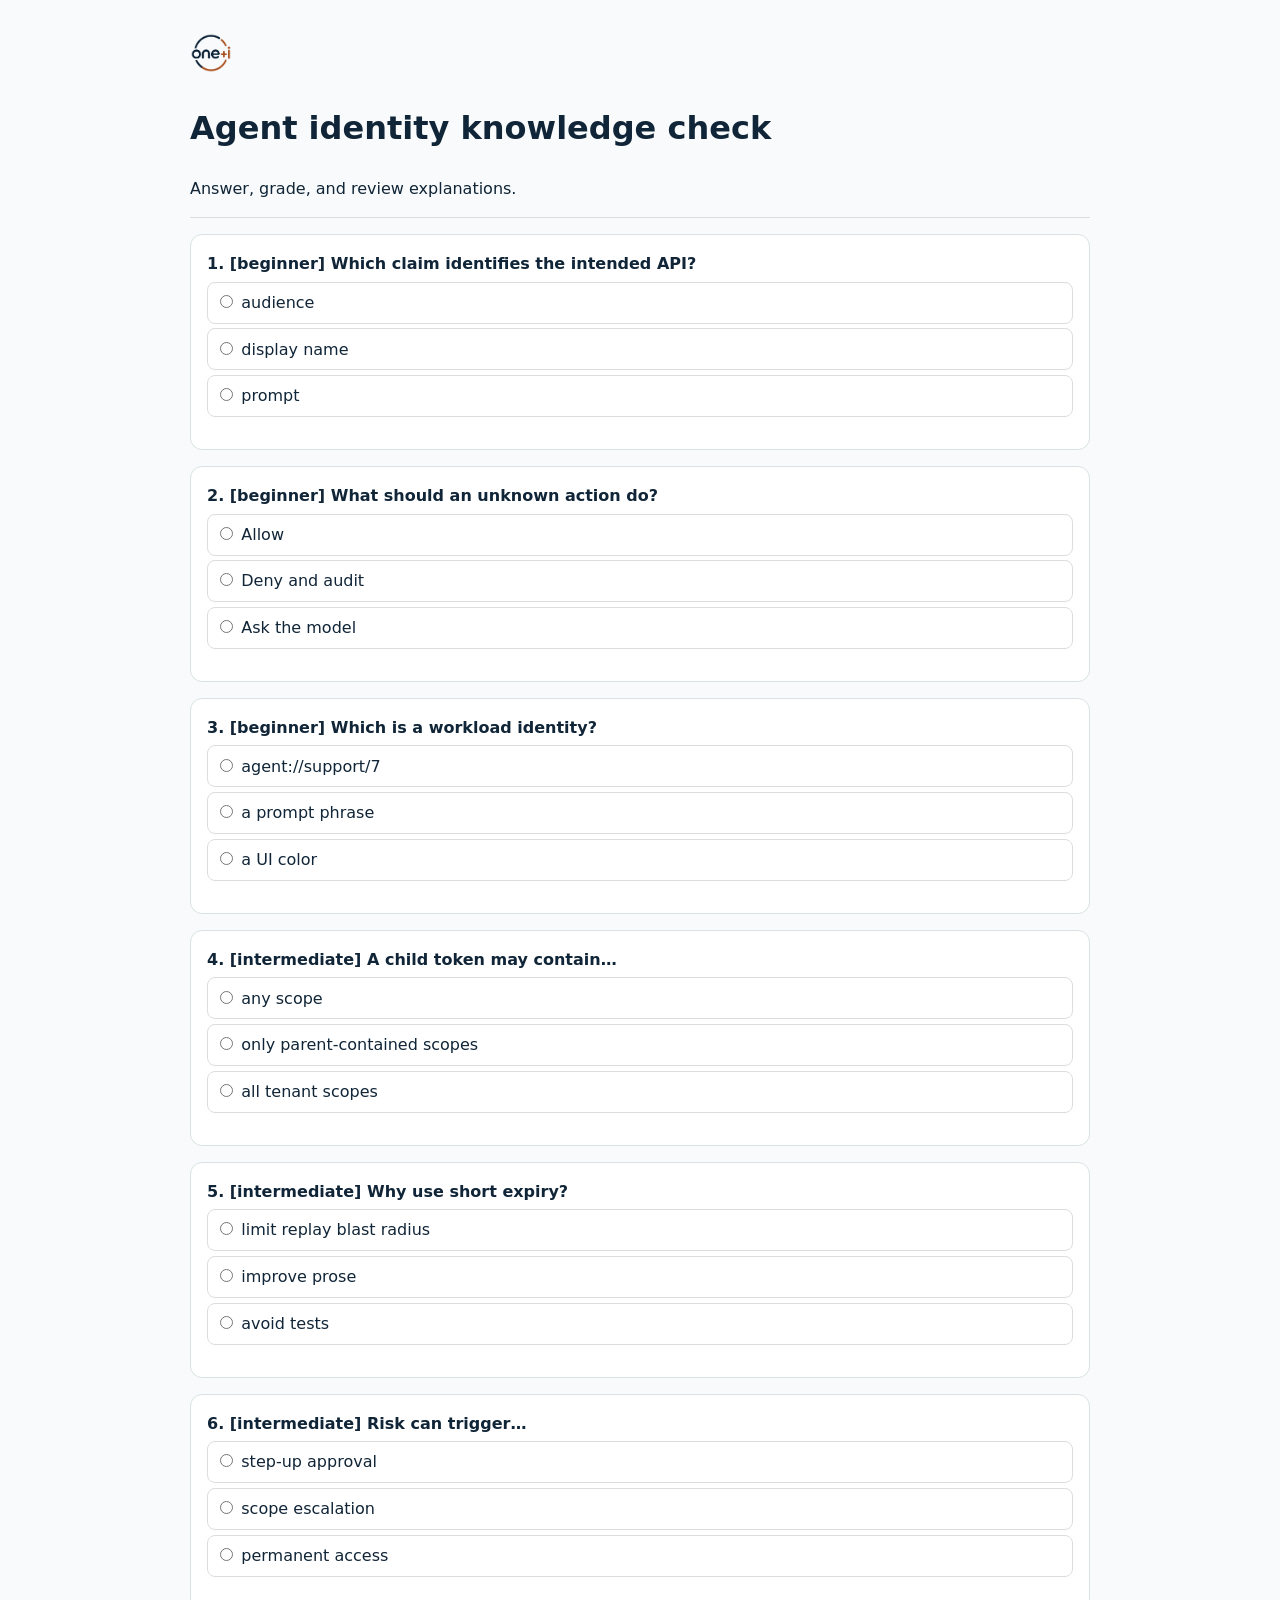
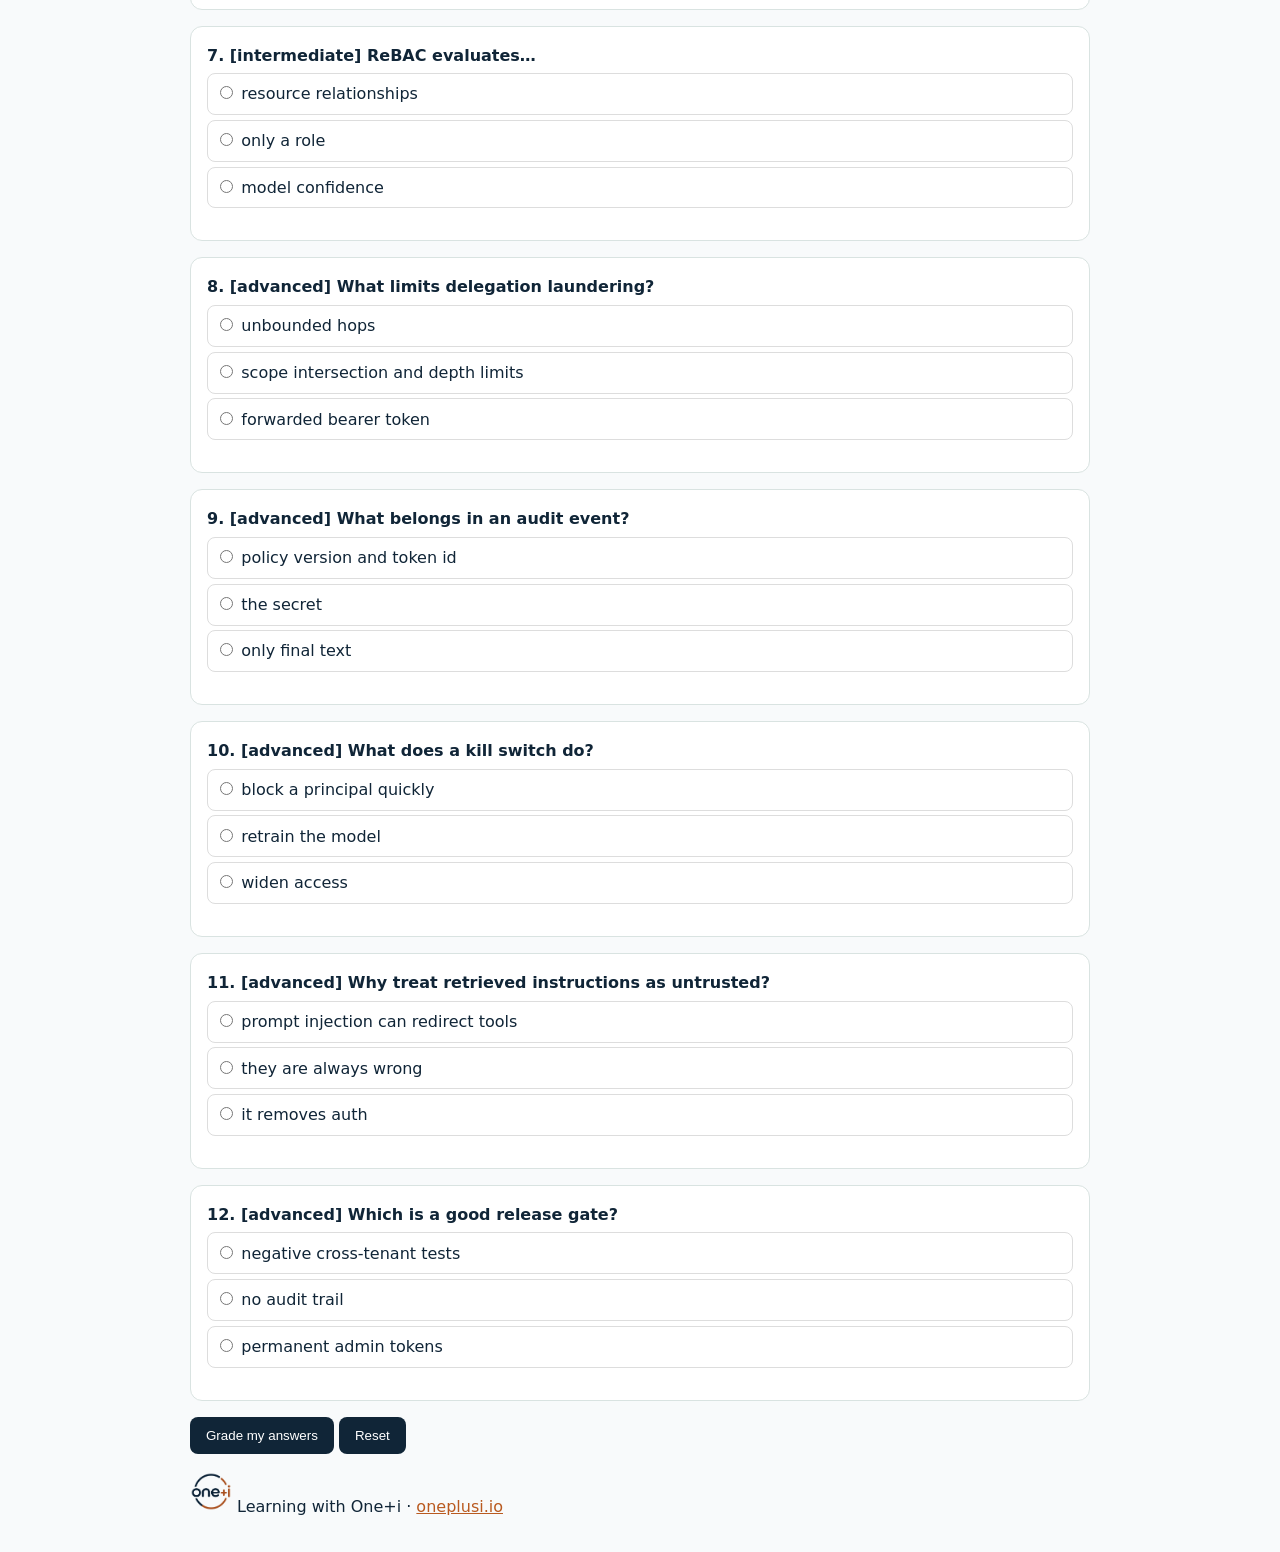
==== quiz/index.html @ 68253ec9 "Build agent identity and authorization course" ====
<!doctype html><html lang="en"><head><meta charset="utf-8"><meta name="viewport" content="width=device-width,initial-scale=1"><title>Agent Identity Knowledge Check</title><style>body{font:16px/1.6 system-ui;margin:auto;max-width:900px;padding:2rem 1rem;background:#f8fafb;color:#102537}header{border-bottom:1px solid #ddd}header img,footer img{width:42px;height:42px;object-fit:contain}.q{background:#fff;border:1px solid #d9e3e1;border-radius:12px;padding:1rem;margin:1rem 0}.q label{display:block;border:1px solid #ddd;padding:.45rem;margin:.3rem 0;border-radius:8px}button{background:#102537;color:#fff;border:0;border-radius:8px;padding:.7rem 1rem;cursor:pointer}.result{color:#b95a20;font-weight:700}a{color:#b95a20}</style></head><body><header><a href="../"><img src="../assets/one-plus-i.png" alt="One+i"></a><h1>Agent identity knowledge check</h1><p>Answer, grade, and review explanations.</p></header><main id="quiz"></main><button id="grade">Grade my answers</button> <button onclick="location.reload()">Reset</button><p id="result" class="result"></p><footer><img src="../assets/one-plus-i.png" alt="One+i"> Learning with One+i · <a href="https://oneplusi.io">oneplusi.io</a></footer><script src="questions.js"></script><script>quiz.innerHTML=QUESTIONS.map((q,i)=>`<section class="q"><strong>${i+1}. [${q.level}] ${q.text}</strong>${q.options.map((o,j)=>`<label><input type="radio" name="q${i}" value="${j}"> ${o}</label>`).join('')}<p id="e${i}"></p></section>`).join('');grade.onclick=()=>{let s=0;QUESTIONS.forEach((q,i)=>{let v=document.querySelector(`input[name=q${i}]:checked`);let e=document.querySelector('#e'+i);if(v&&+v.value===q.answer){s++;e.textContent='Correct — '+q.explanation}else e.textContent='Review — '+q.explanation});result.textContent=`Score: ${s}/${QUESTIONS.length} (${Math.round(s/QUESTIONS.length*100)}%).`}</script></body></html>
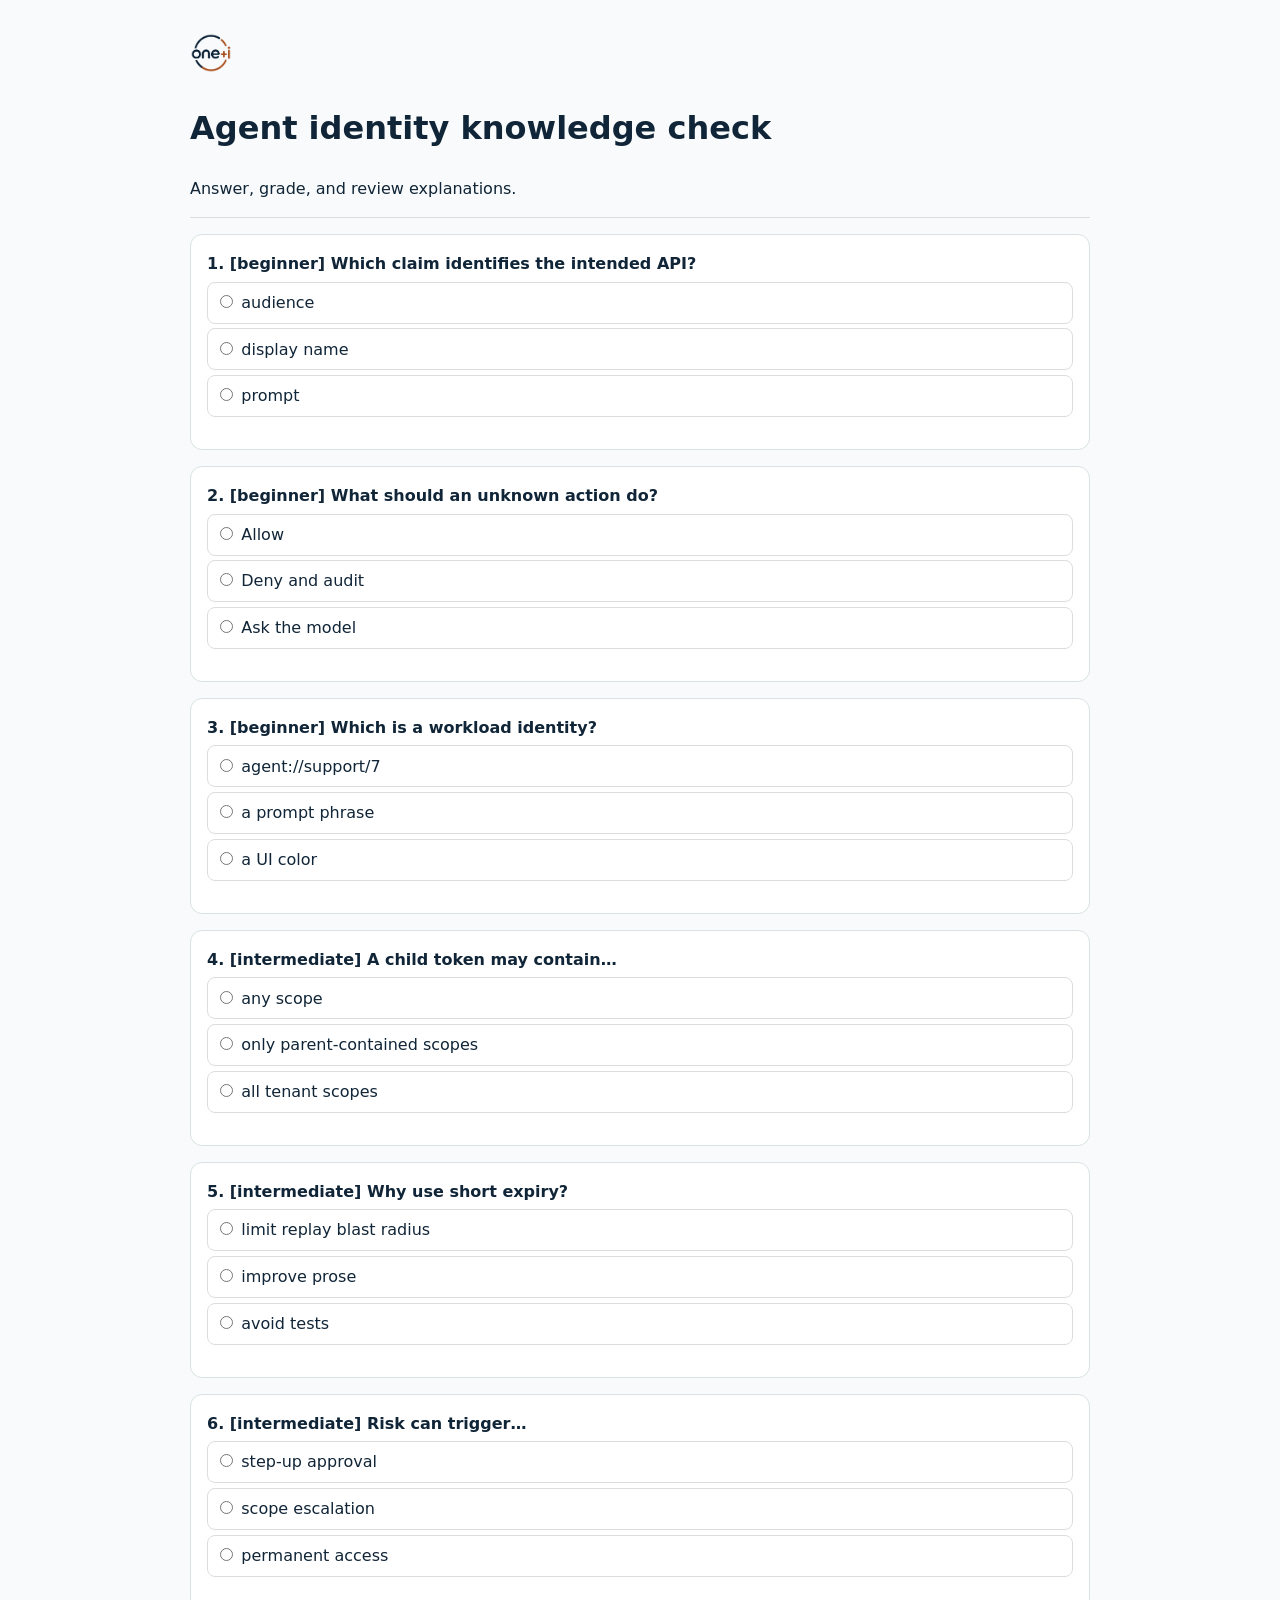
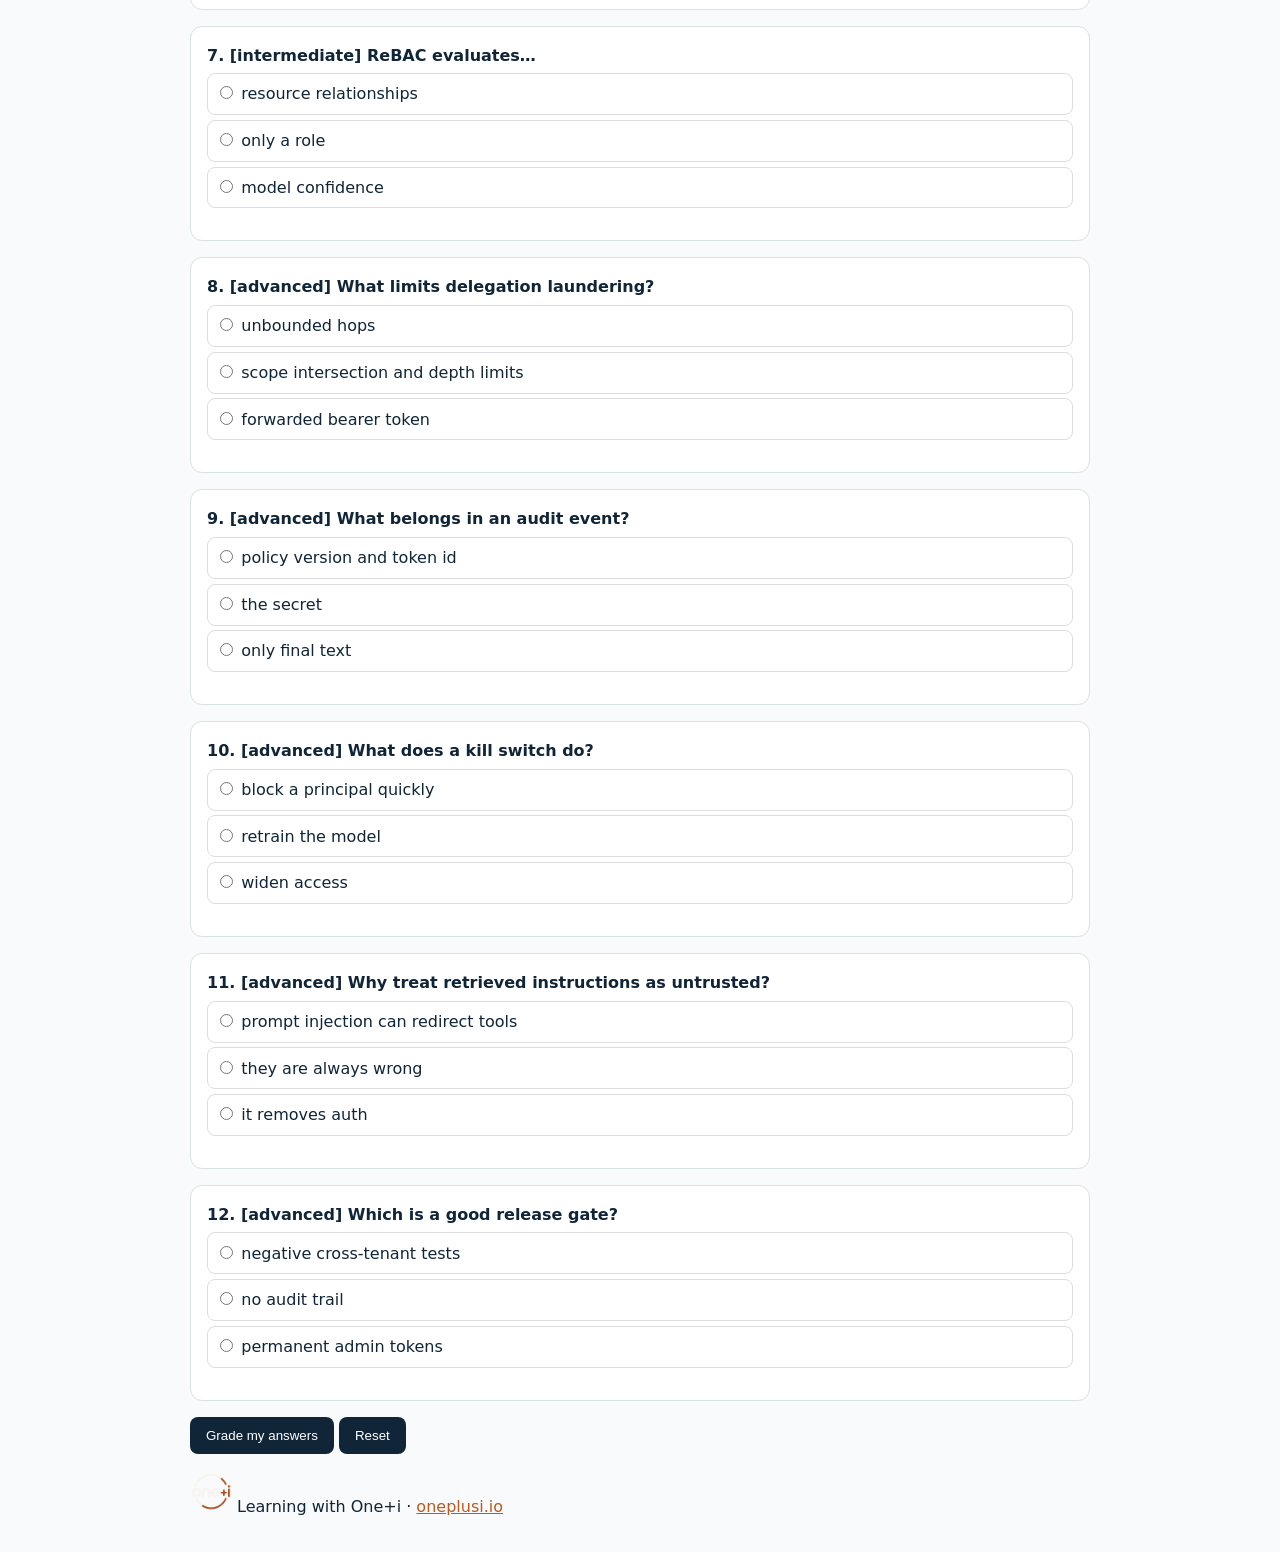
==== commit d11fea17: "Use light One+i mark on dark footers" ====
--- a/quiz/index.html
+++ b/quiz/index.html
@@ -1 +1 @@
-<!doctype html><html lang="en"><head><meta charset="utf-8"><meta name="viewport" content="width=device-width,initial-scale=1"><title>Agent Identity Knowledge Check</title><style>body{font:16px/1.6 system-ui;margin:auto;max-width:900px;padding:2rem 1rem;background:#f8fafb;color:#102537}header{border-bottom:1px solid #ddd}header img,footer img{width:42px;height:42px;object-fit:contain}.q{background:#fff;border:1px solid #d9e3e1;border-radius:12px;padding:1rem;margin:1rem 0}.q label{display:block;border:1px solid #ddd;padding:.45rem;margin:.3rem 0;border-radius:8px}button{background:#102537;color:#fff;border:0;border-radius:8px;padding:.7rem 1rem;cursor:pointer}.result{color:#b95a20;font-weight:700}a{color:#b95a20}</style></head><body><header><a href="../"><img src="../assets/one-plus-i.png" alt="One+i"></a><h1>Agent identity knowledge check</h1><p>Answer, grade, and review explanations.</p></header><main id="quiz"></main><button id="grade">Grade my answers</button> <button onclick="location.reload()">Reset</button><p id="result" class="result"></p><footer><img src="../assets/one-plus-i.png" alt="One+i"> Learning with One+i · <a href="https://oneplusi.io">oneplusi.io</a></footer><script src="questions.js"></script><script>quiz.innerHTML=QUESTIONS.map((q,i)=>`<section class="q"><strong>${i+1}. [${q.level}] ${q.text}</strong>${q.options.map((o,j)=>`<label><input type="radio" name="q${i}" value="${j}"> ${o}</label>`).join('')}<p id="e${i}"></p></section>`).join('');grade.onclick=()=>{let s=0;QUESTIONS.forEach((q,i)=>{let v=document.querySelector(`input[name=q${i}]:checked`);let e=document.querySelector('#e'+i);if(v&&+v.value===q.answer){s++;e.textContent='Correct — '+q.explanation}else e.textContent='Review — '+q.explanation});result.textContent=`Score: ${s}/${QUESTIONS.length} (${Math.round(s/QUESTIONS.length*100)}%).`}</script></body></html>
+<!doctype html><html lang="en"><head><meta charset="utf-8"><meta name="viewport" content="width=device-width,initial-scale=1"><title>Agent Identity Knowledge Check</title><style>body{font:16px/1.6 system-ui;margin:auto;max-width:900px;padding:2rem 1rem;background:#f8fafb;color:#102537}header{border-bottom:1px solid #ddd}header img,footer img{width:42px;height:42px;object-fit:contain}.q{background:#fff;border:1px solid #d9e3e1;border-radius:12px;padding:1rem;margin:1rem 0}.q label{display:block;border:1px solid #ddd;padding:.45rem;margin:.3rem 0;border-radius:8px}button{background:#102537;color:#fff;border:0;border-radius:8px;padding:.7rem 1rem;cursor:pointer}.result{color:#b95a20;font-weight:700}a{color:#b95a20}</style></head><body><header><a href="../"><img src="../assets/one-plus-i.png" alt="One+i"></a><h1>Agent identity knowledge check</h1><p>Answer, grade, and review explanations.</p></header><main id="quiz"></main><button id="grade">Grade my answers</button> <button onclick="location.reload()">Reset</button><p id="result" class="result"></p><footer><img src="../assets/one-plus-i-light.png" alt="One+i"> Learning with One+i · <a href="https://oneplusi.io">oneplusi.io</a></footer><script src="questions.js"></script><script>quiz.innerHTML=QUESTIONS.map((q,i)=>`<section class="q"><strong>${i+1}. [${q.level}] ${q.text}</strong>${q.options.map((o,j)=>`<label><input type="radio" name="q${i}" value="${j}"> ${o}</label>`).join('')}<p id="e${i}"></p></section>`).join('');grade.onclick=()=>{let s=0;QUESTIONS.forEach((q,i)=>{let v=document.querySelector(`input[name=q${i}]:checked`);let e=document.querySelector('#e'+i);if(v&&+v.value===q.answer){s++;e.textContent='Correct — '+q.explanation}else e.textContent='Review — '+q.explanation});result.textContent=`Score: ${s}/${QUESTIONS.length} (${Math.round(s/QUESTIONS.length*100)}%).`}</script></body></html>
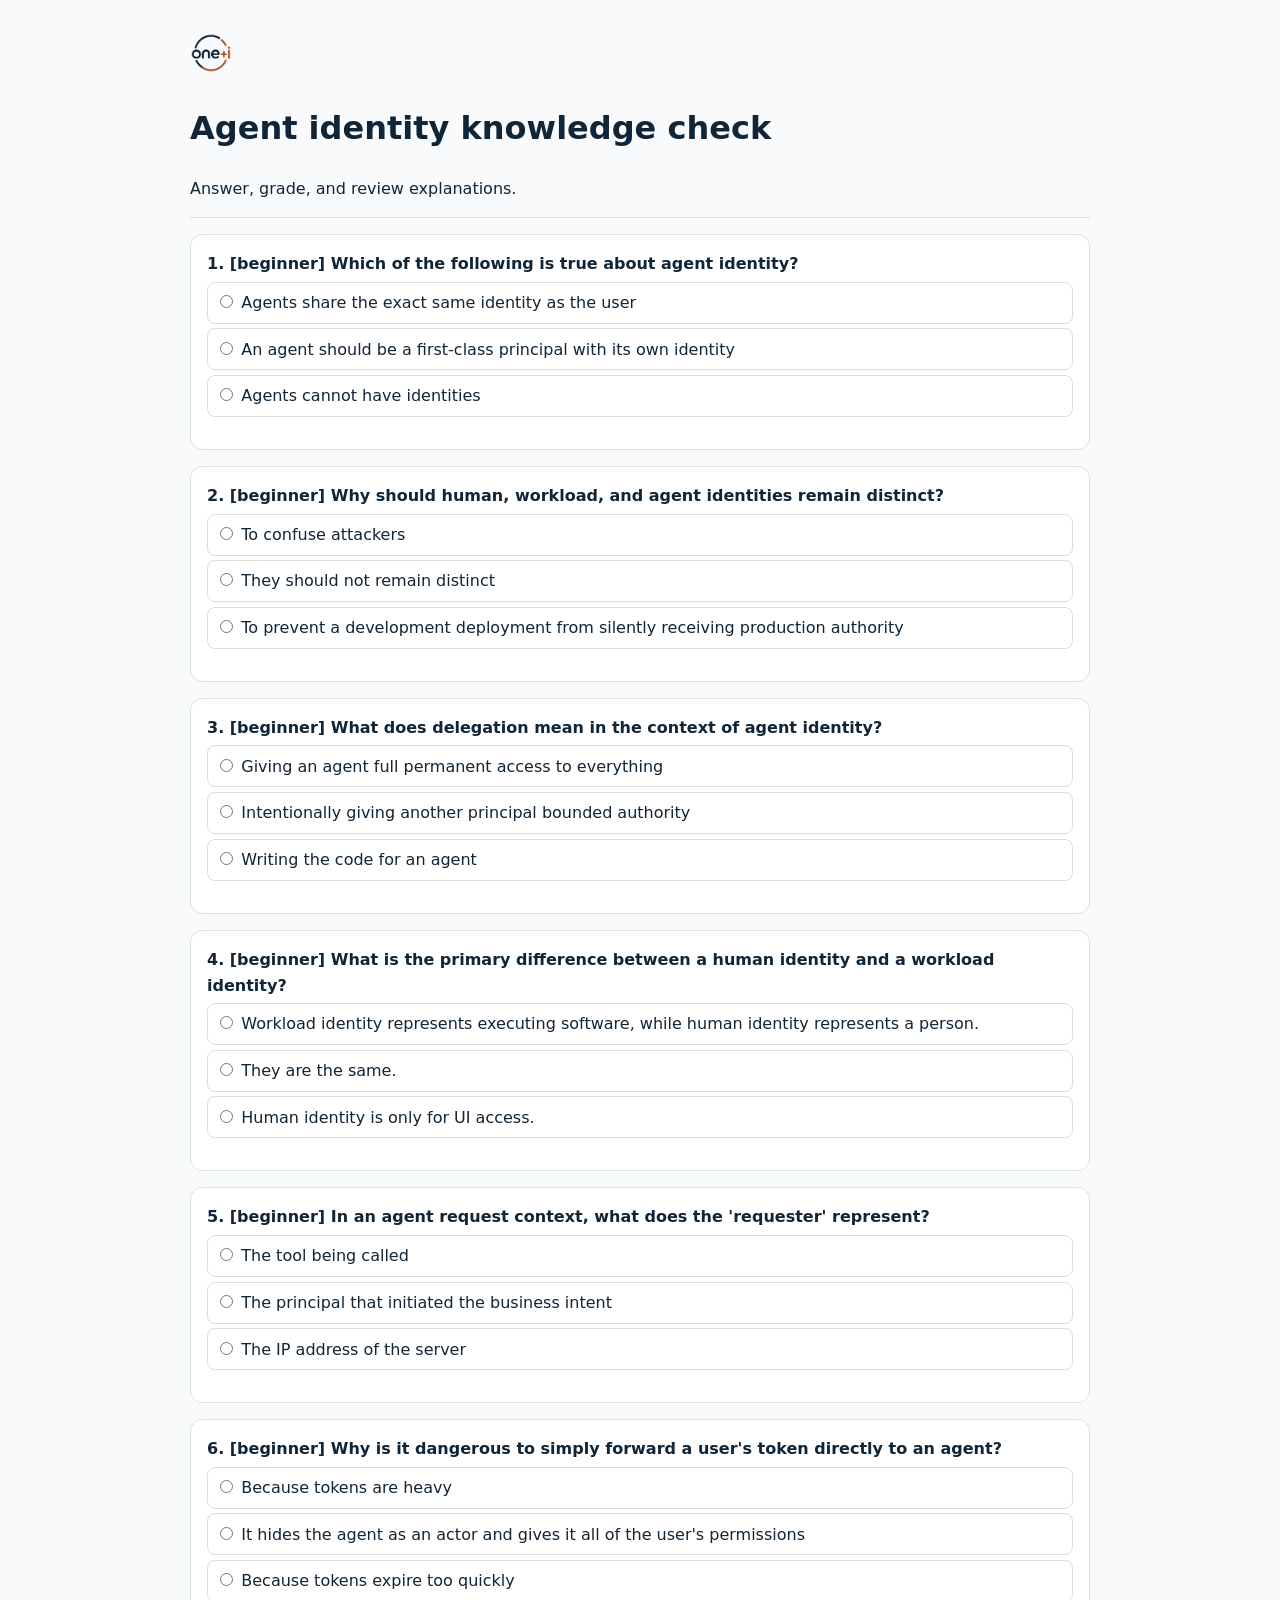
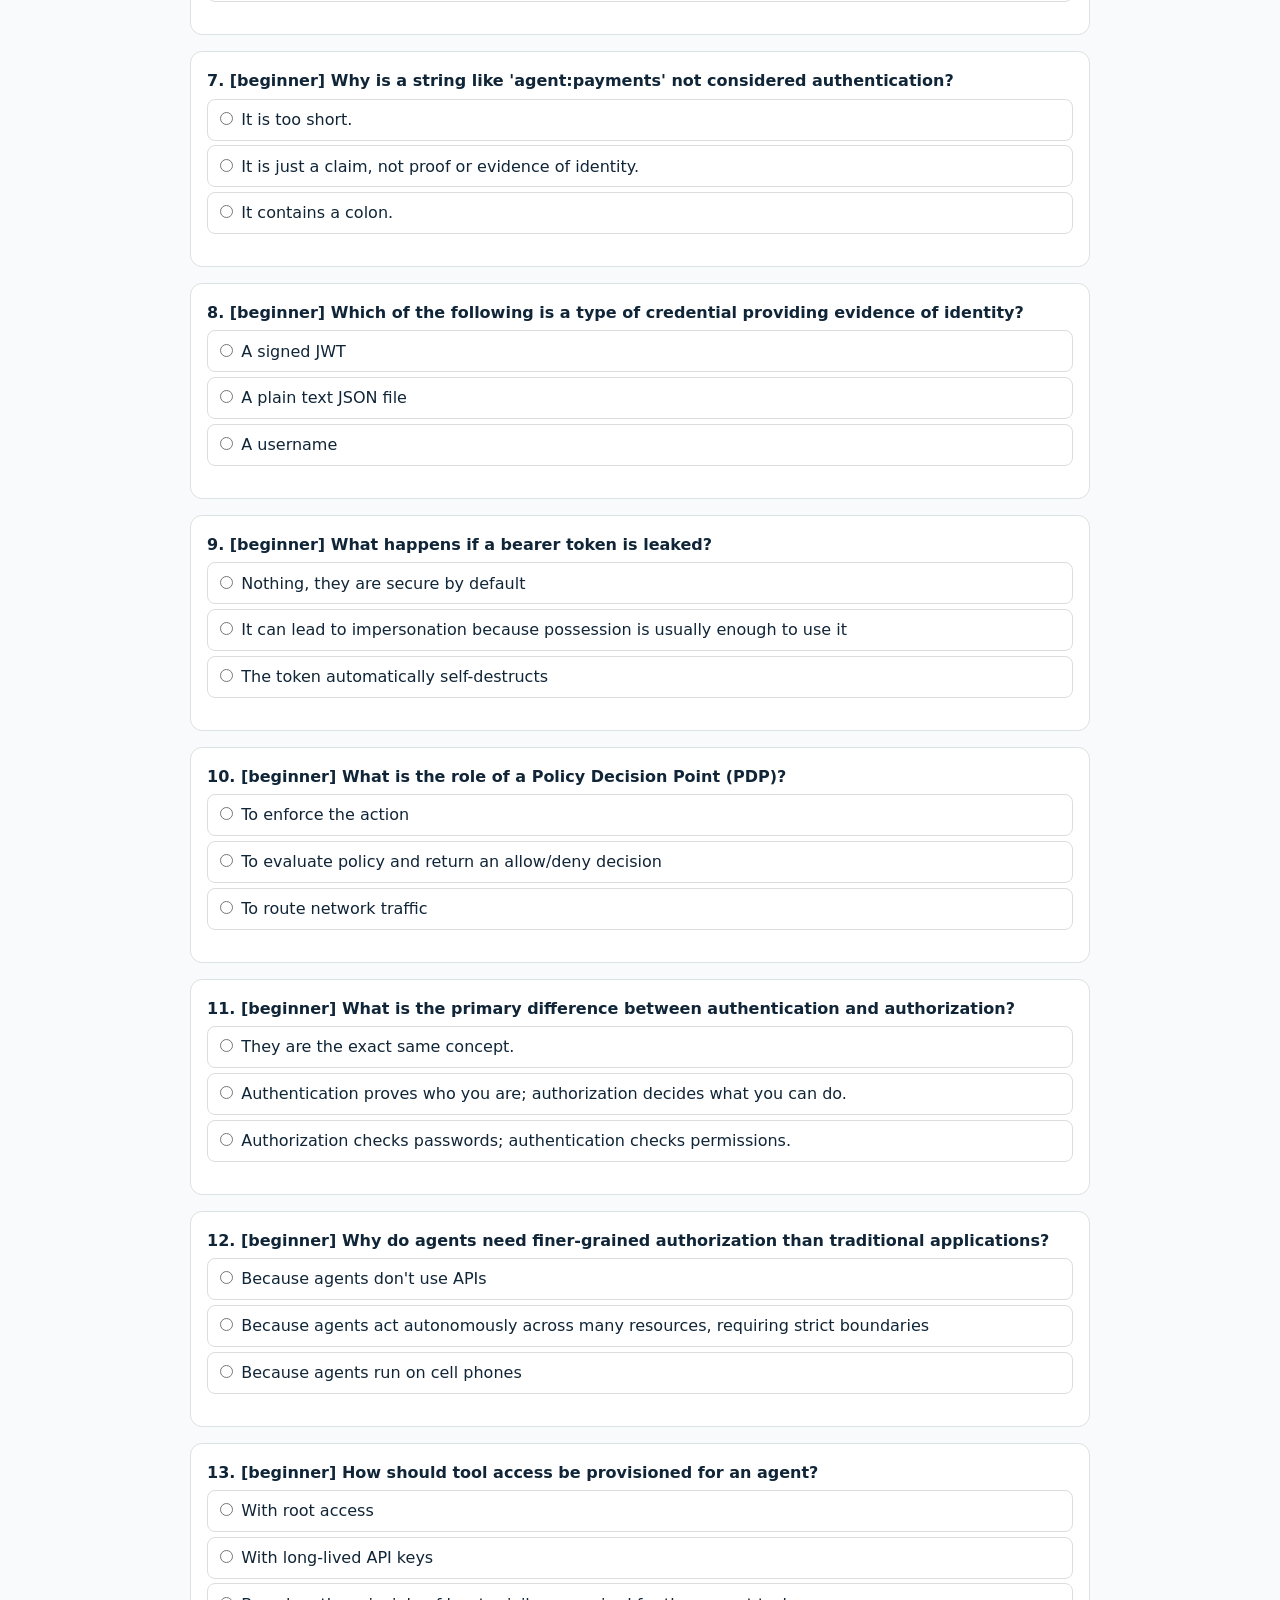
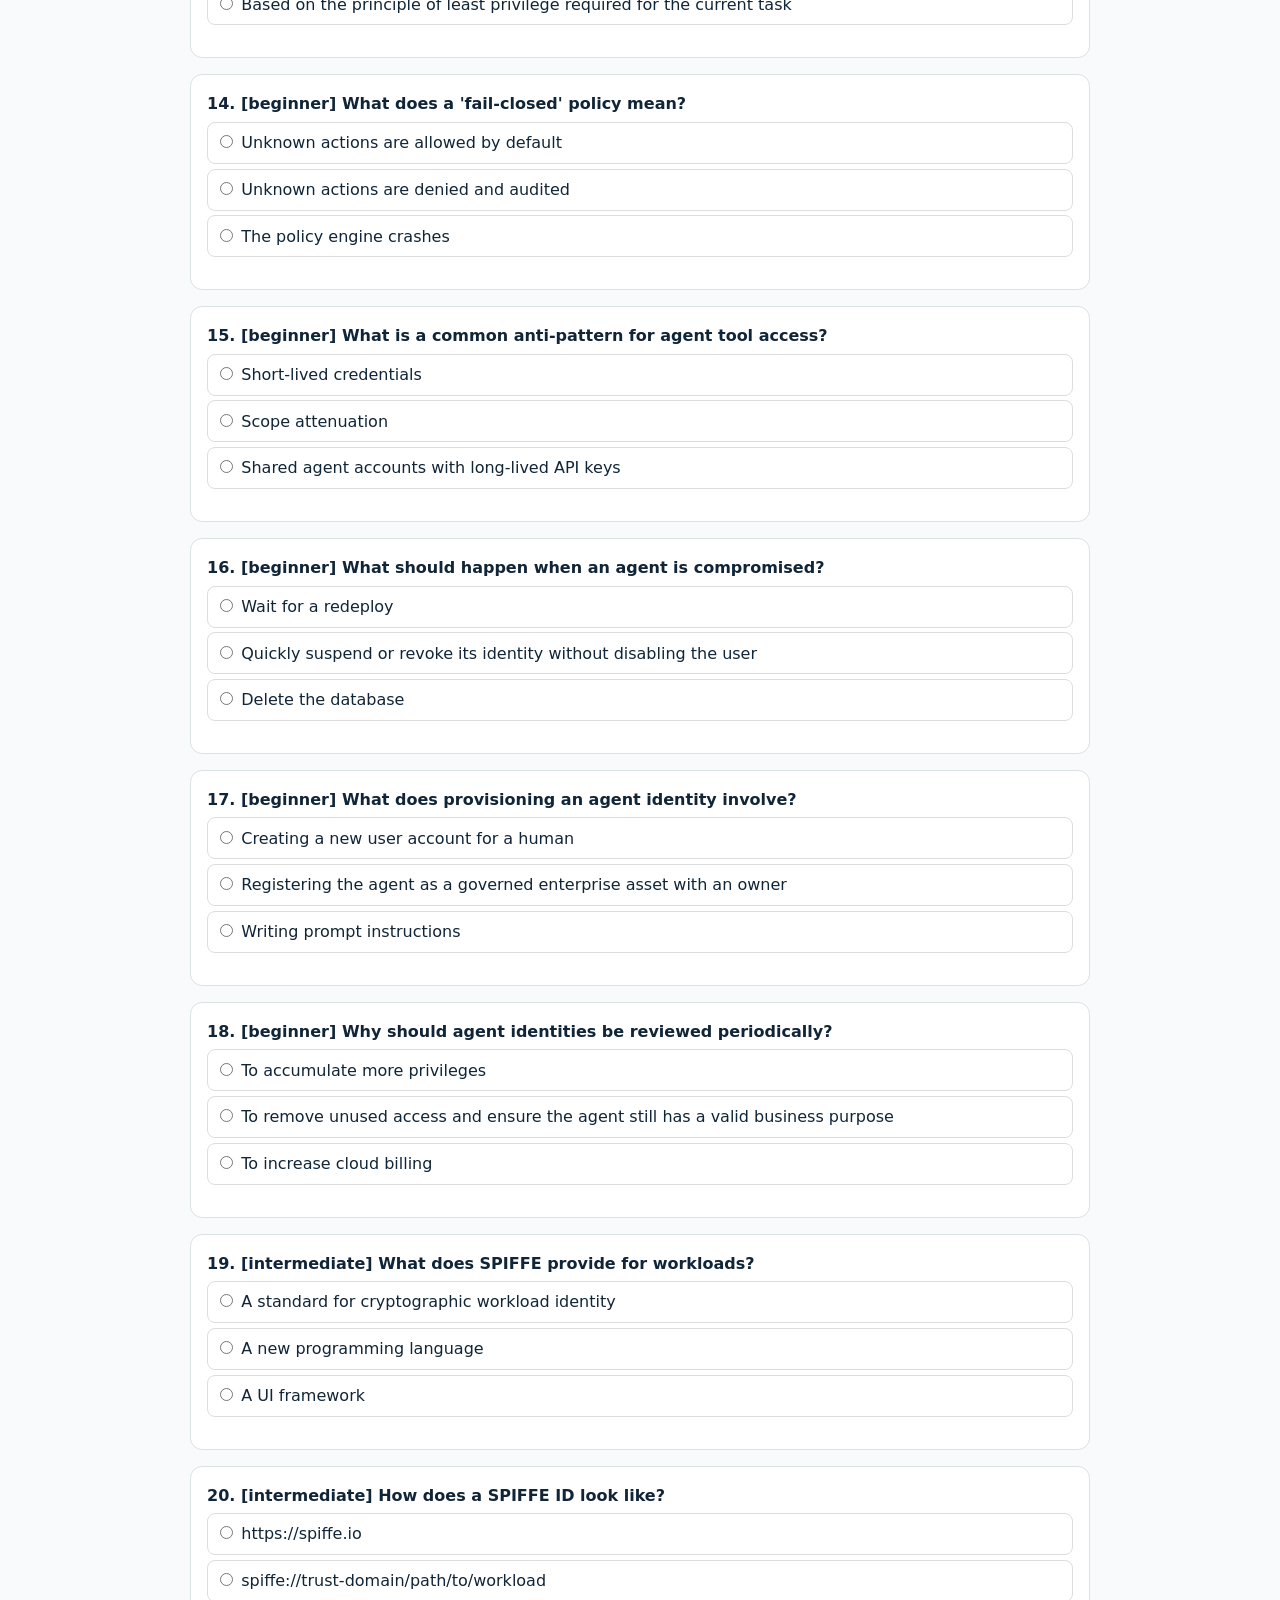
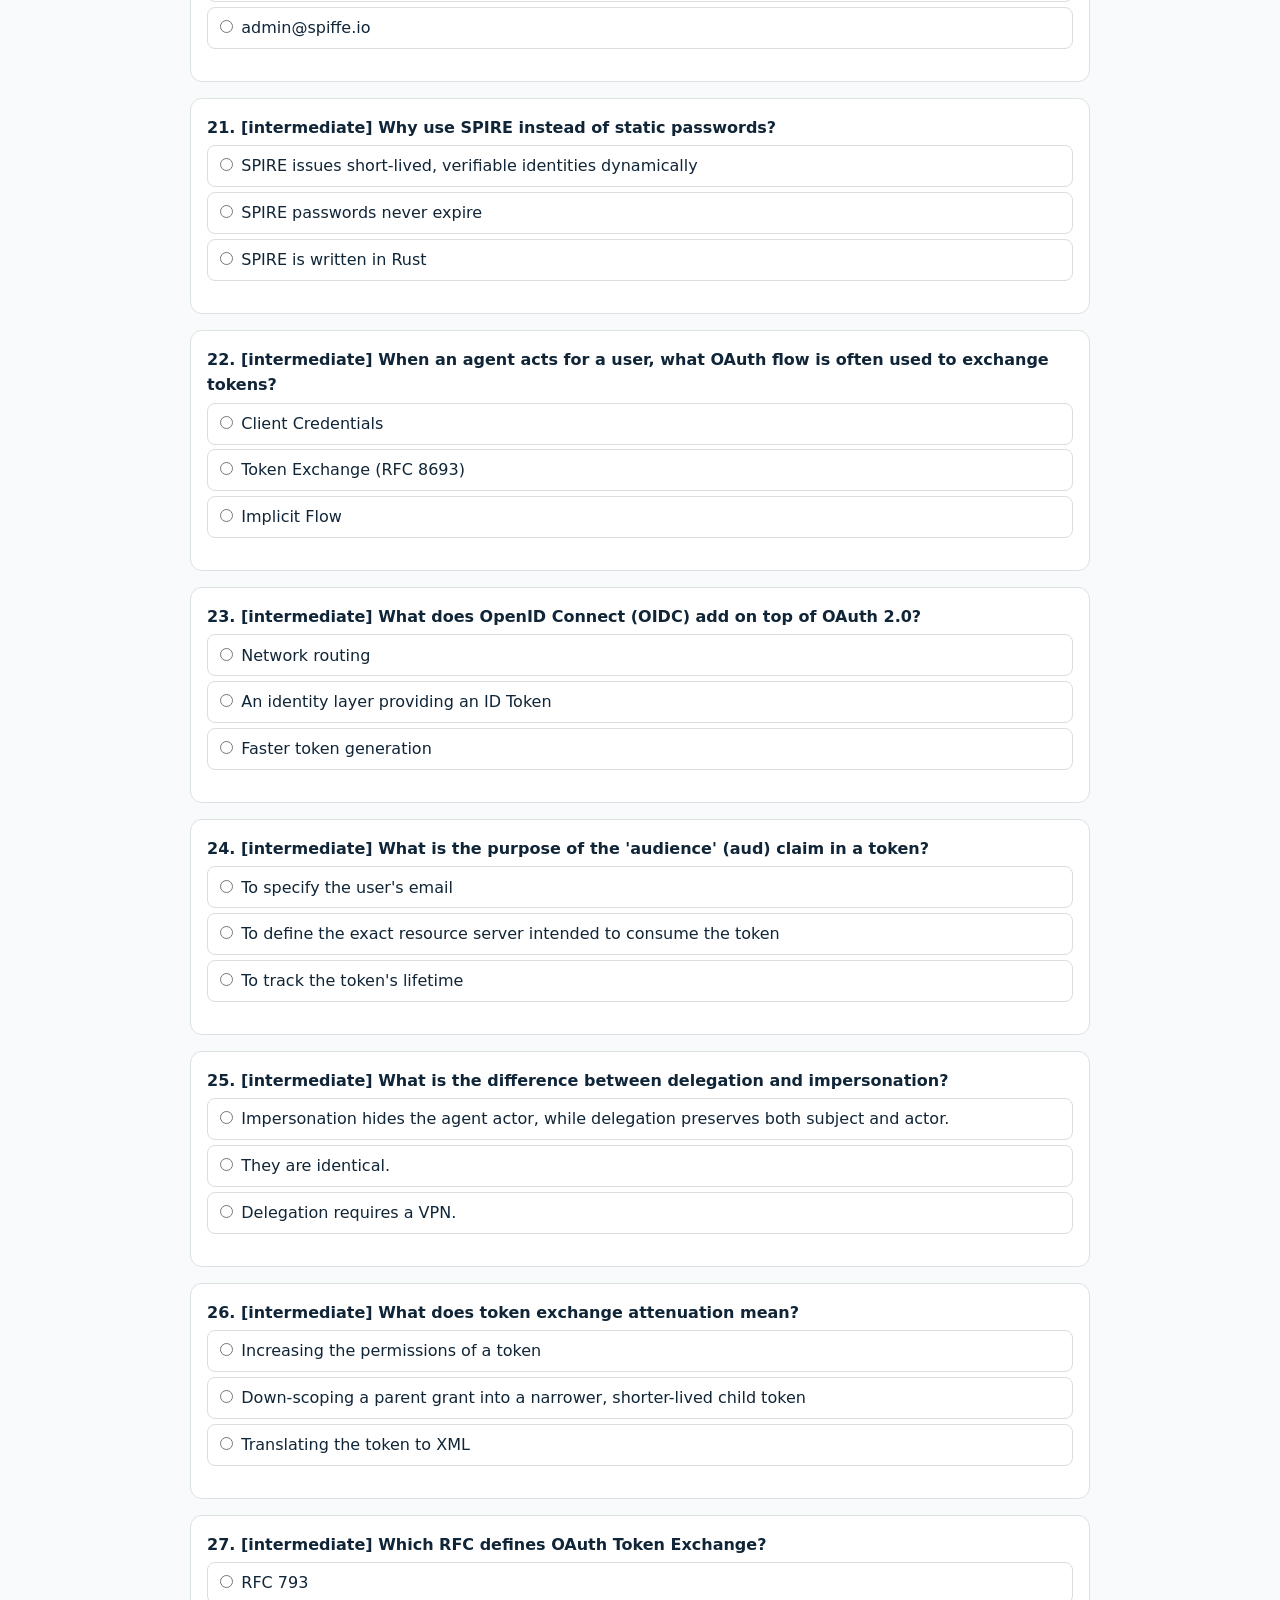
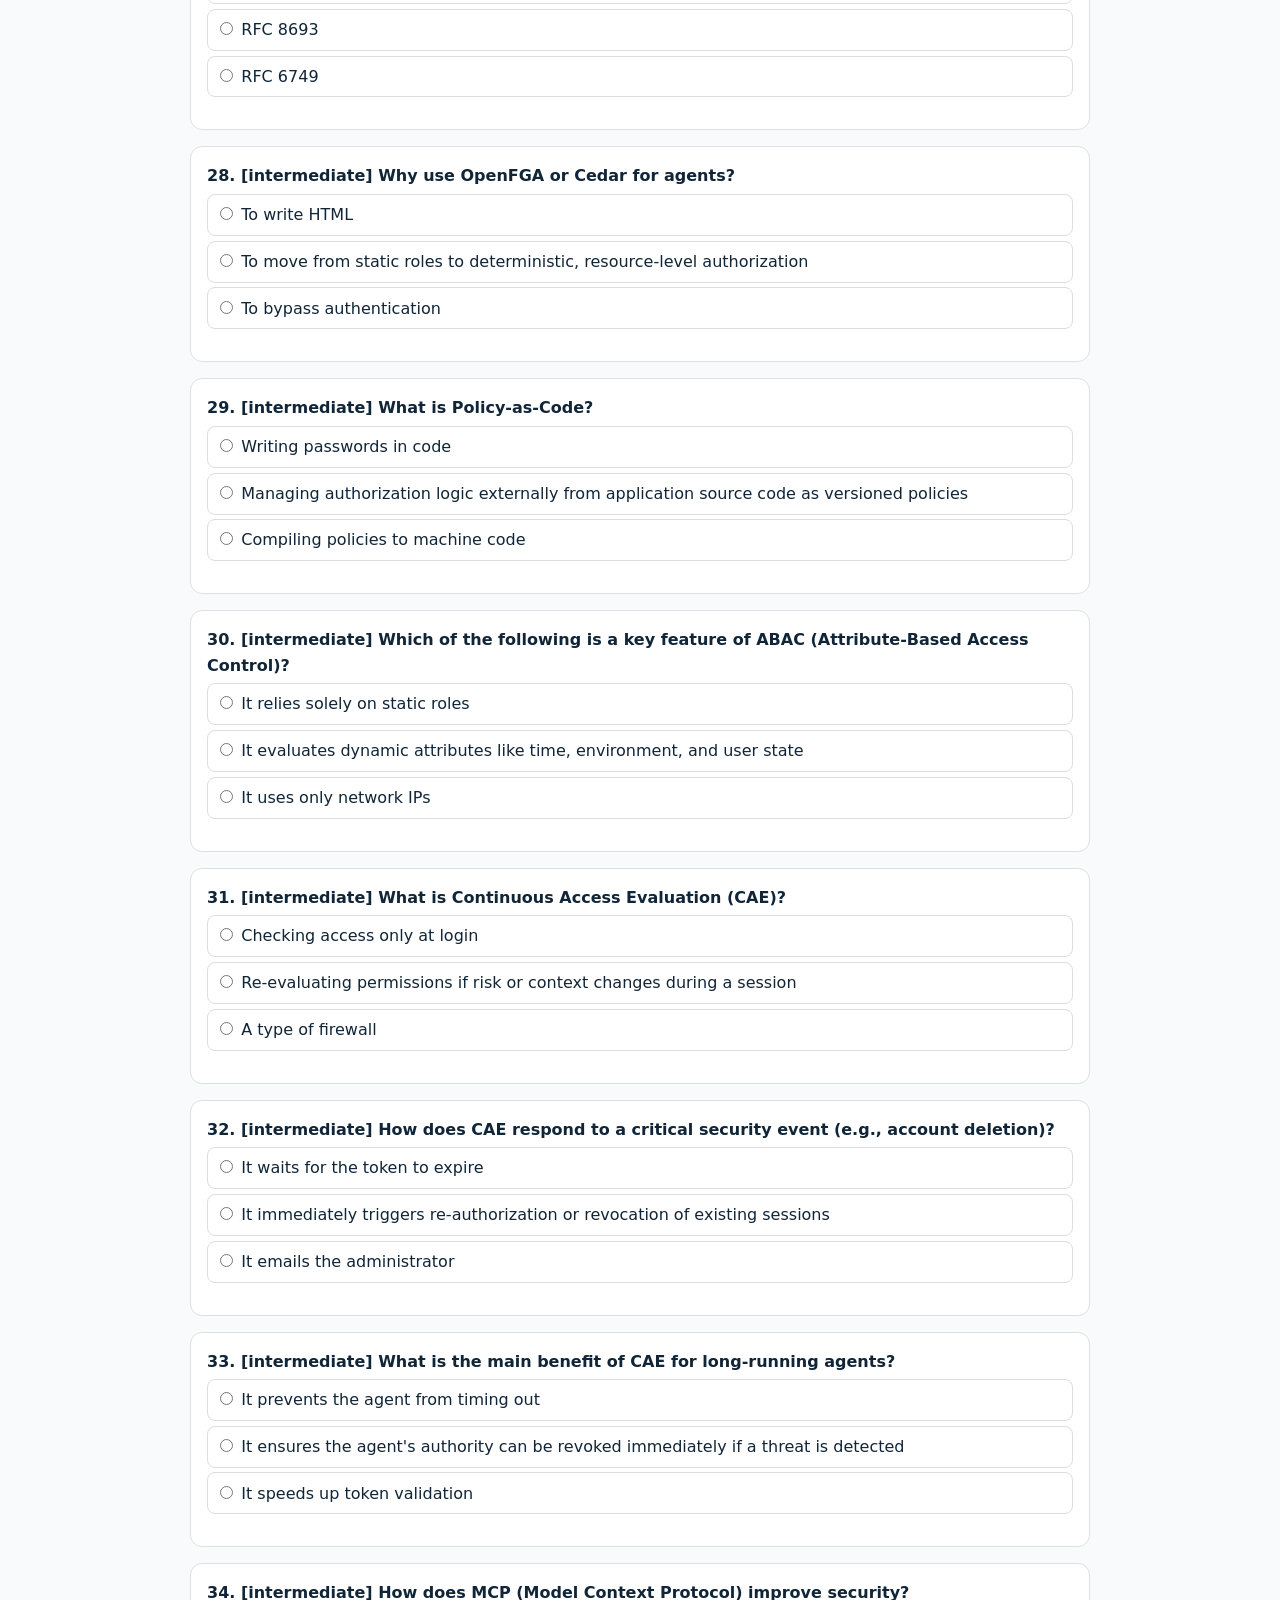
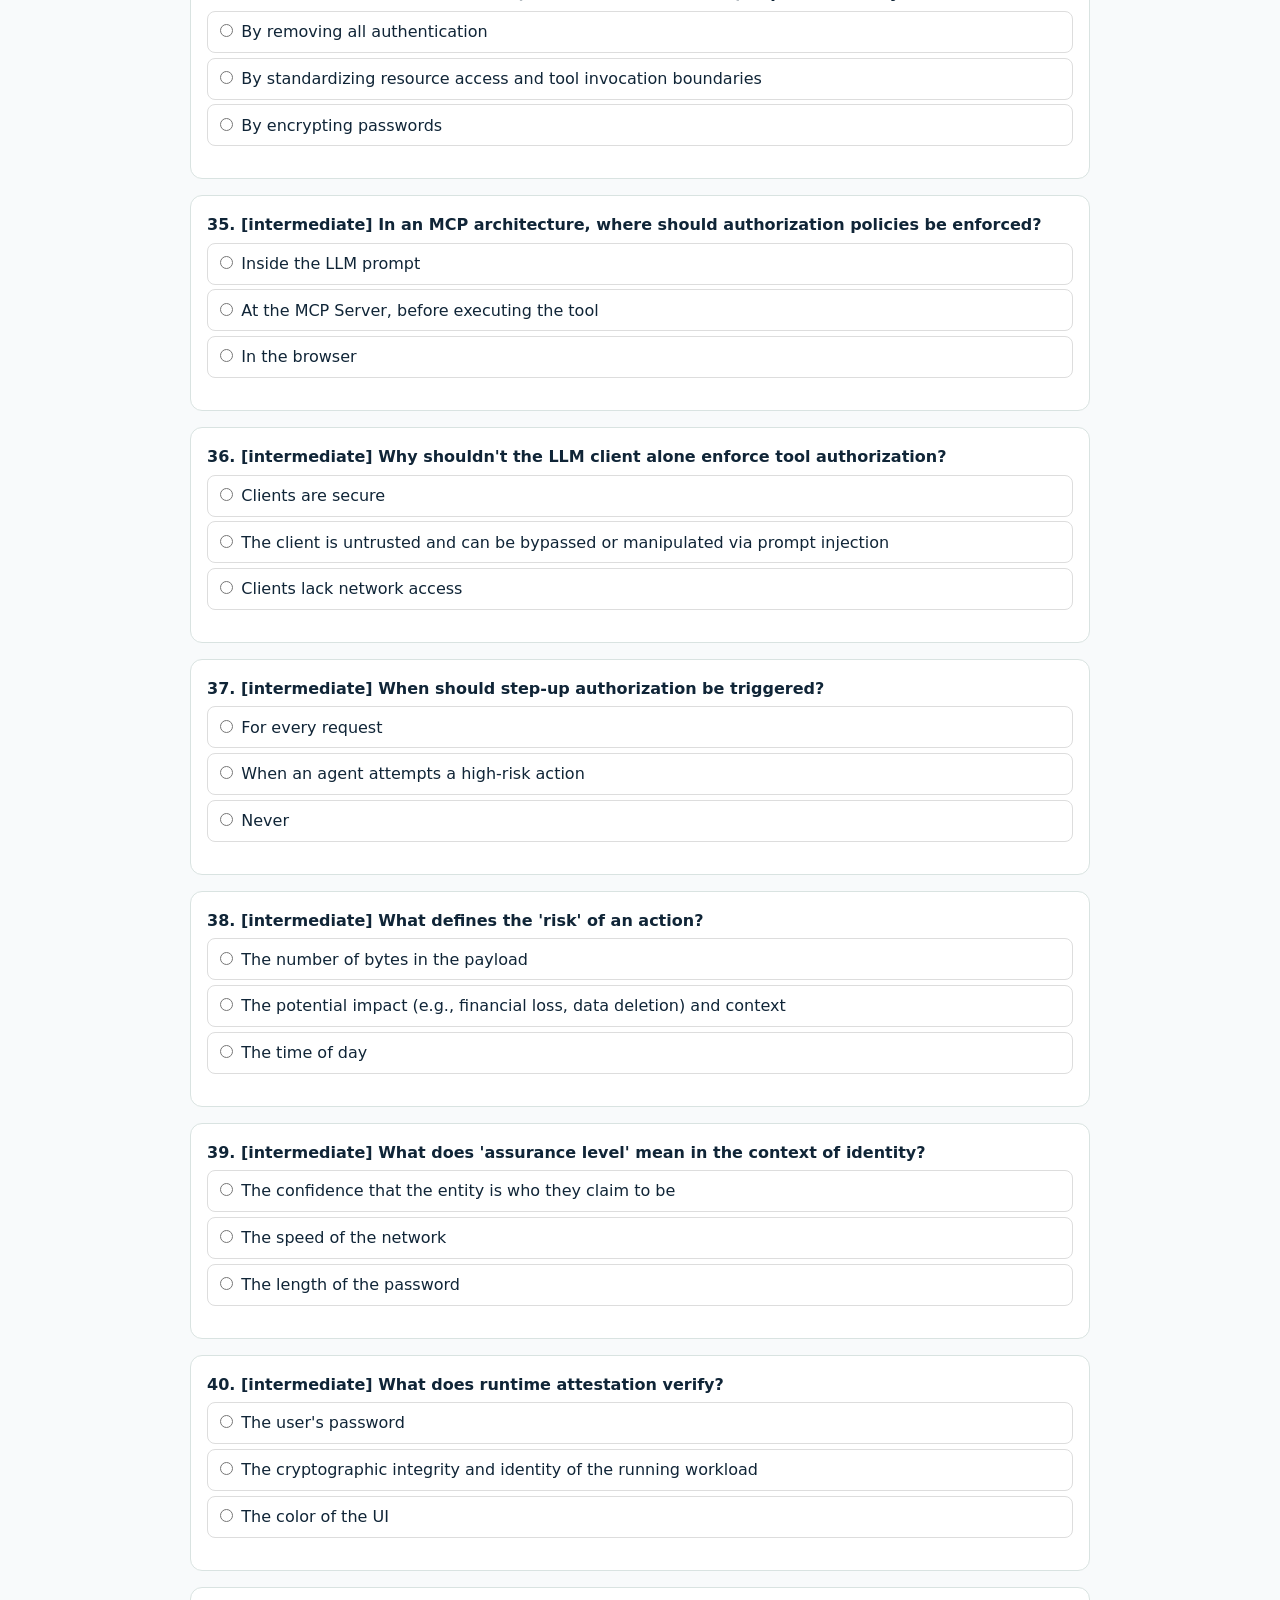
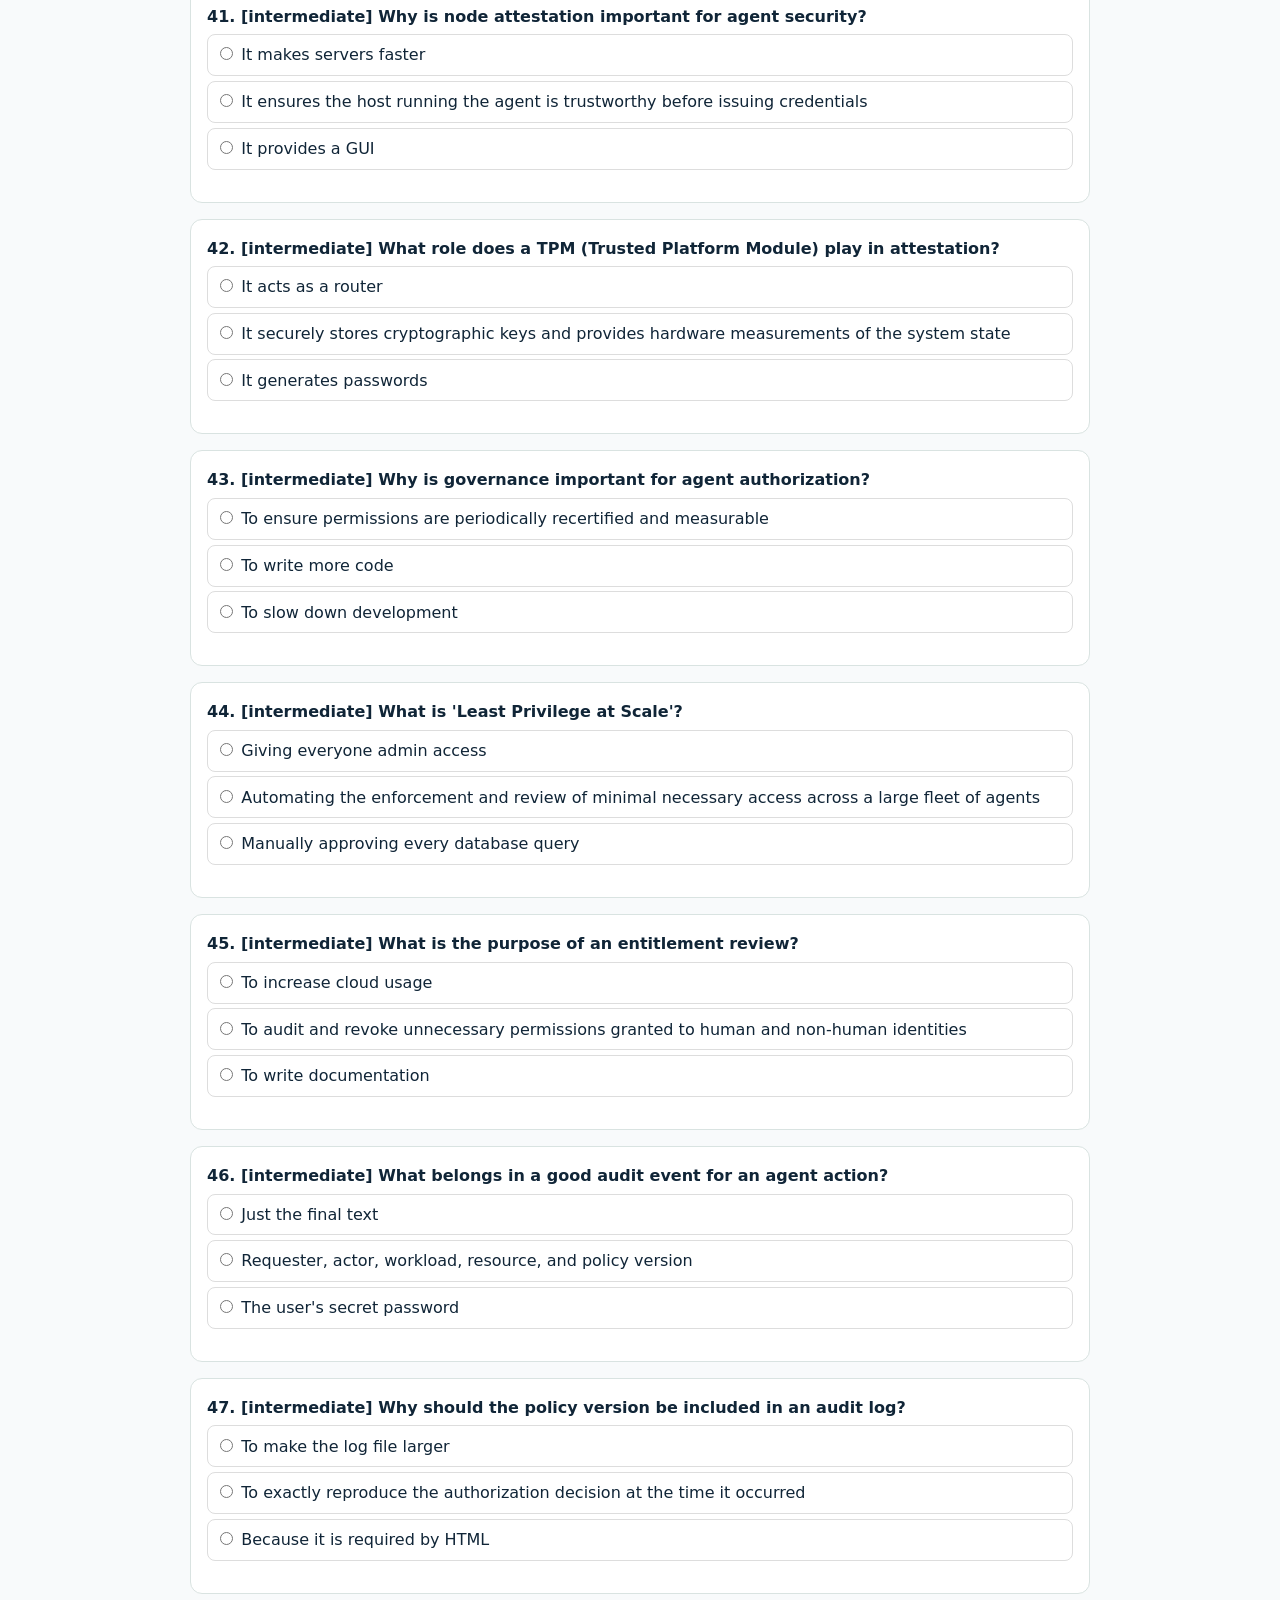
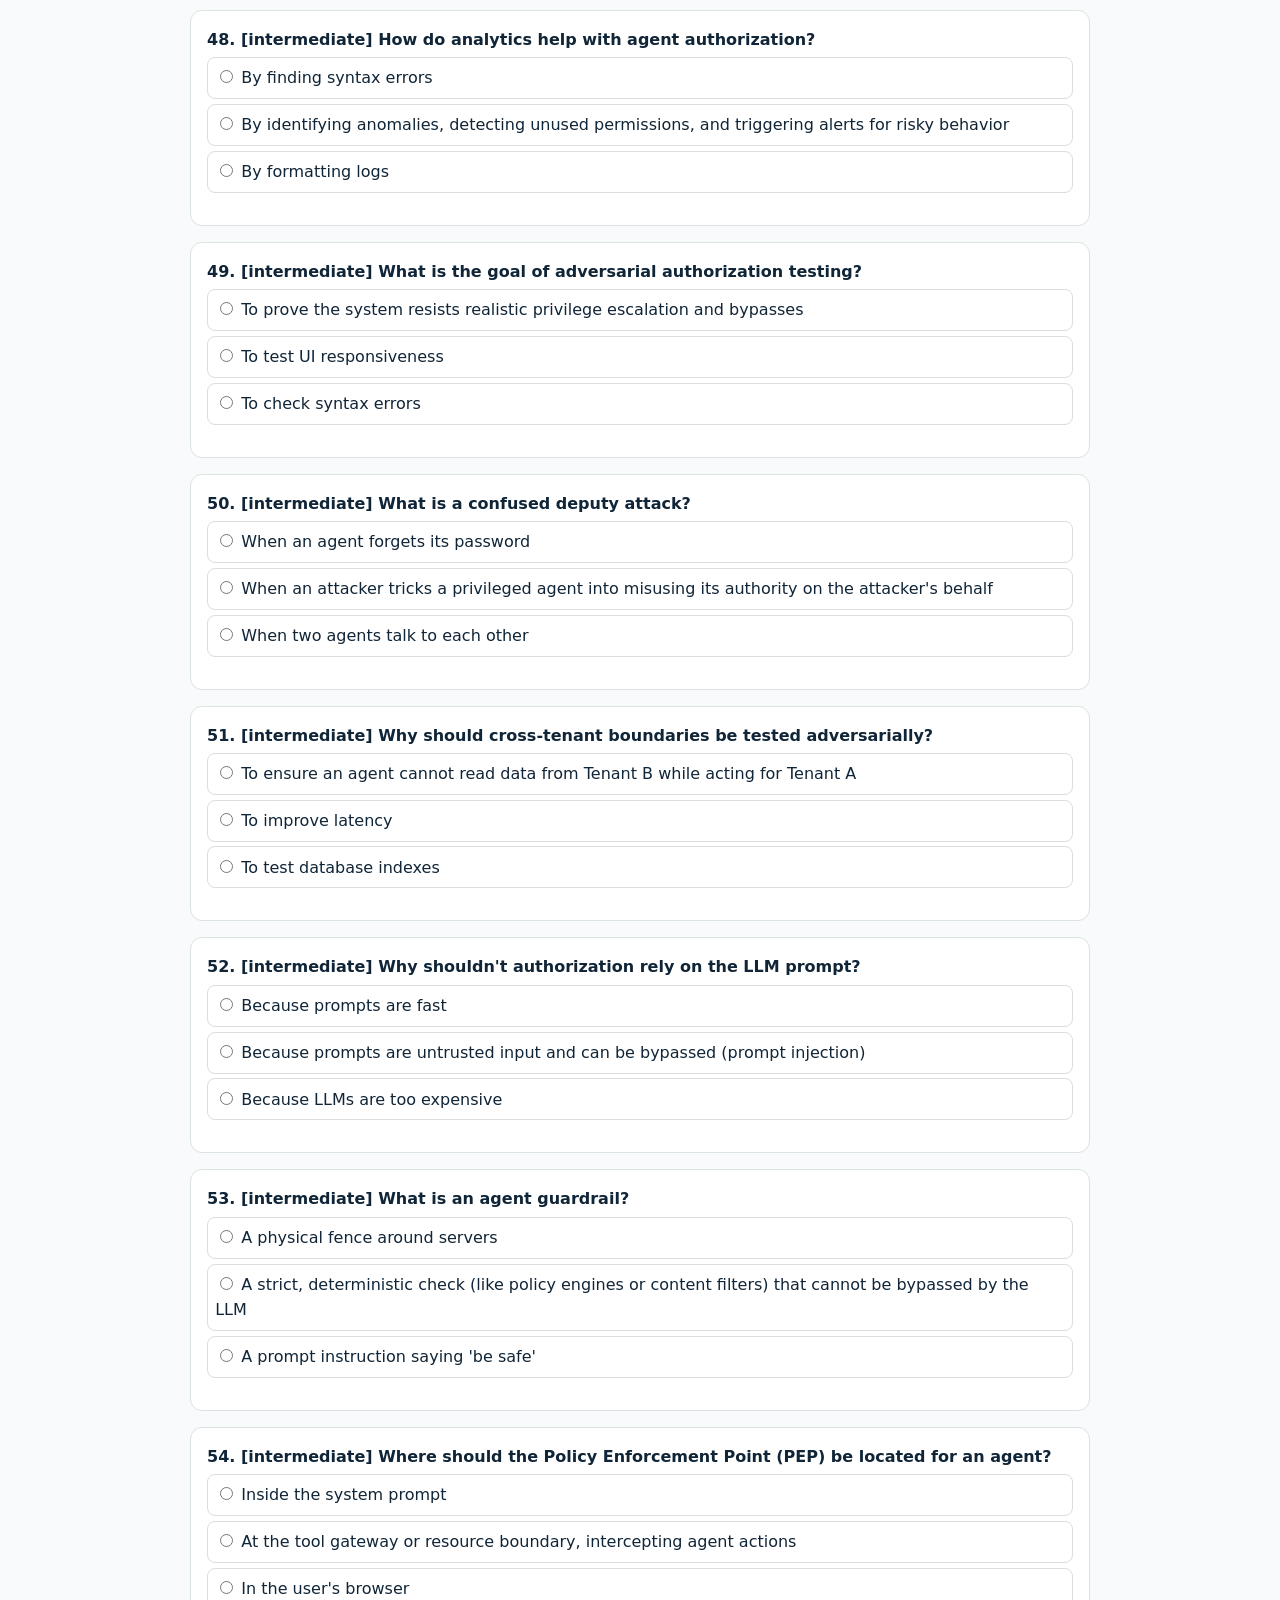
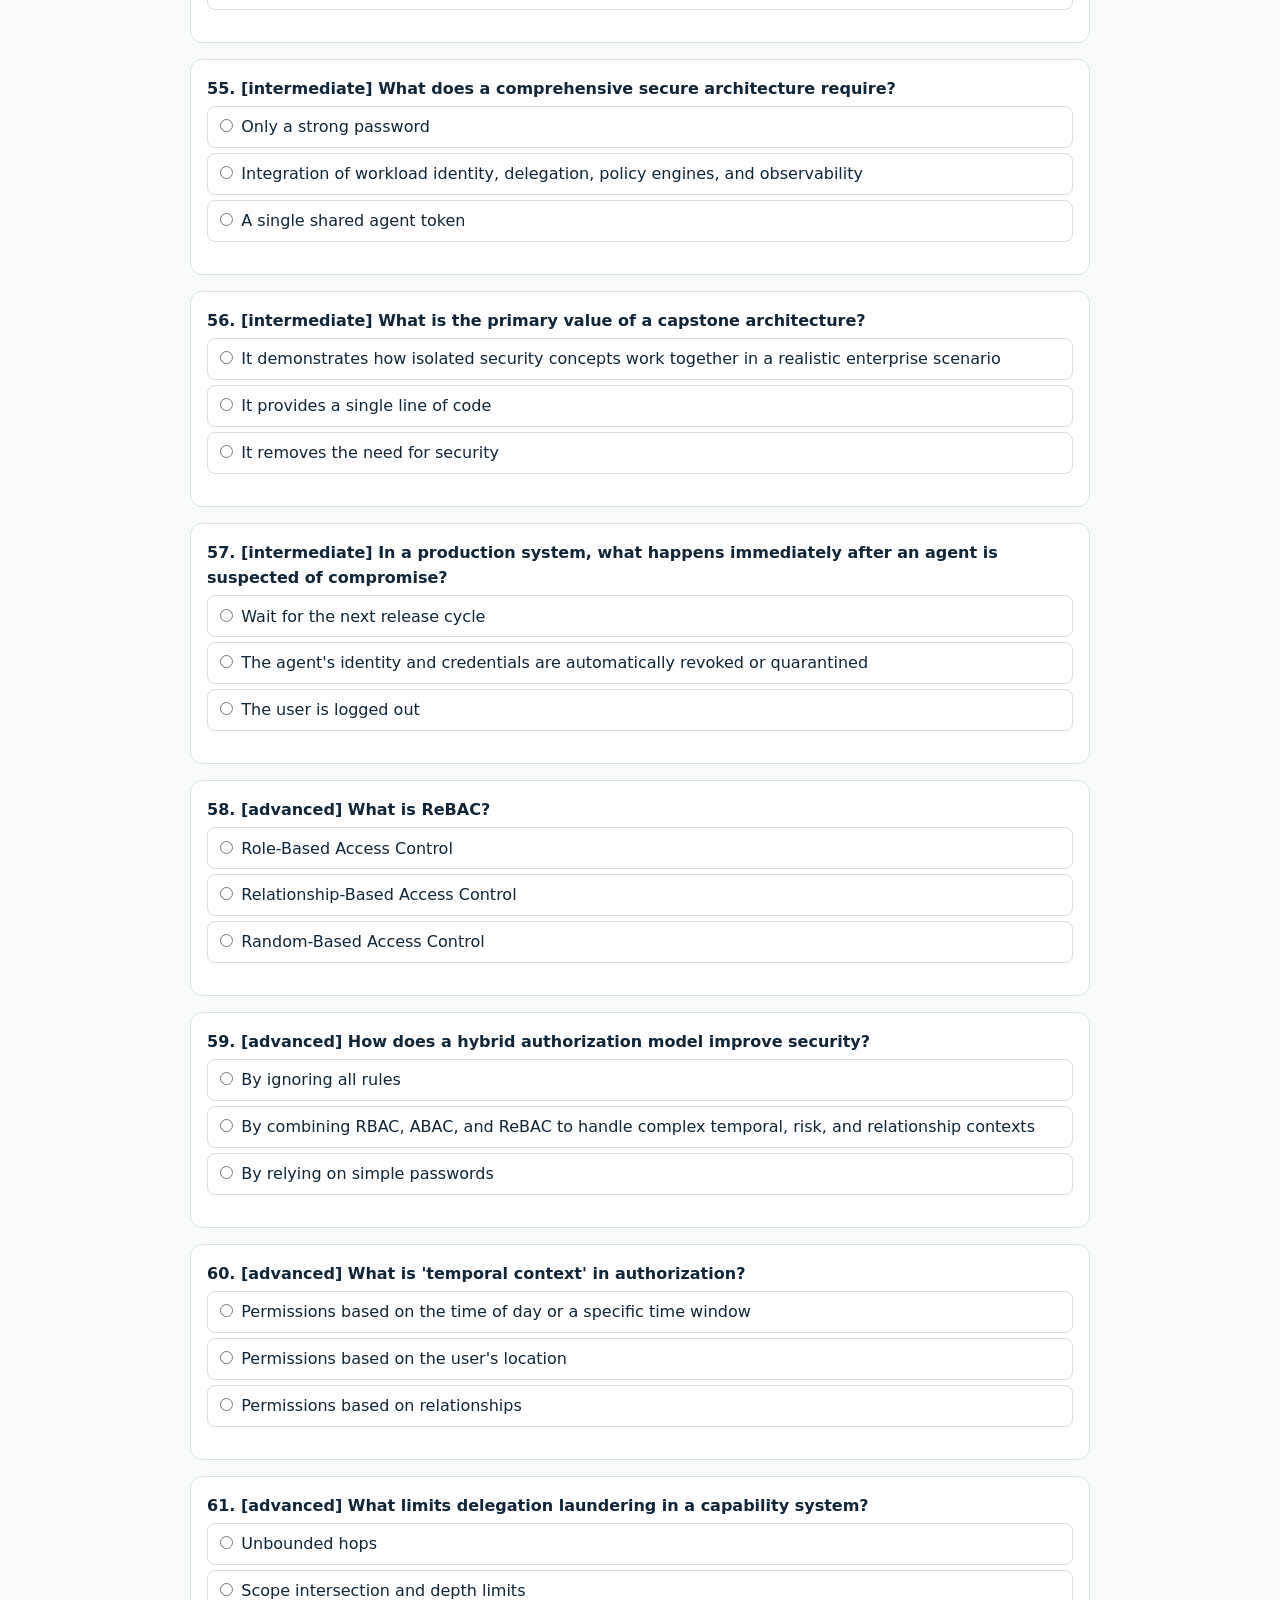
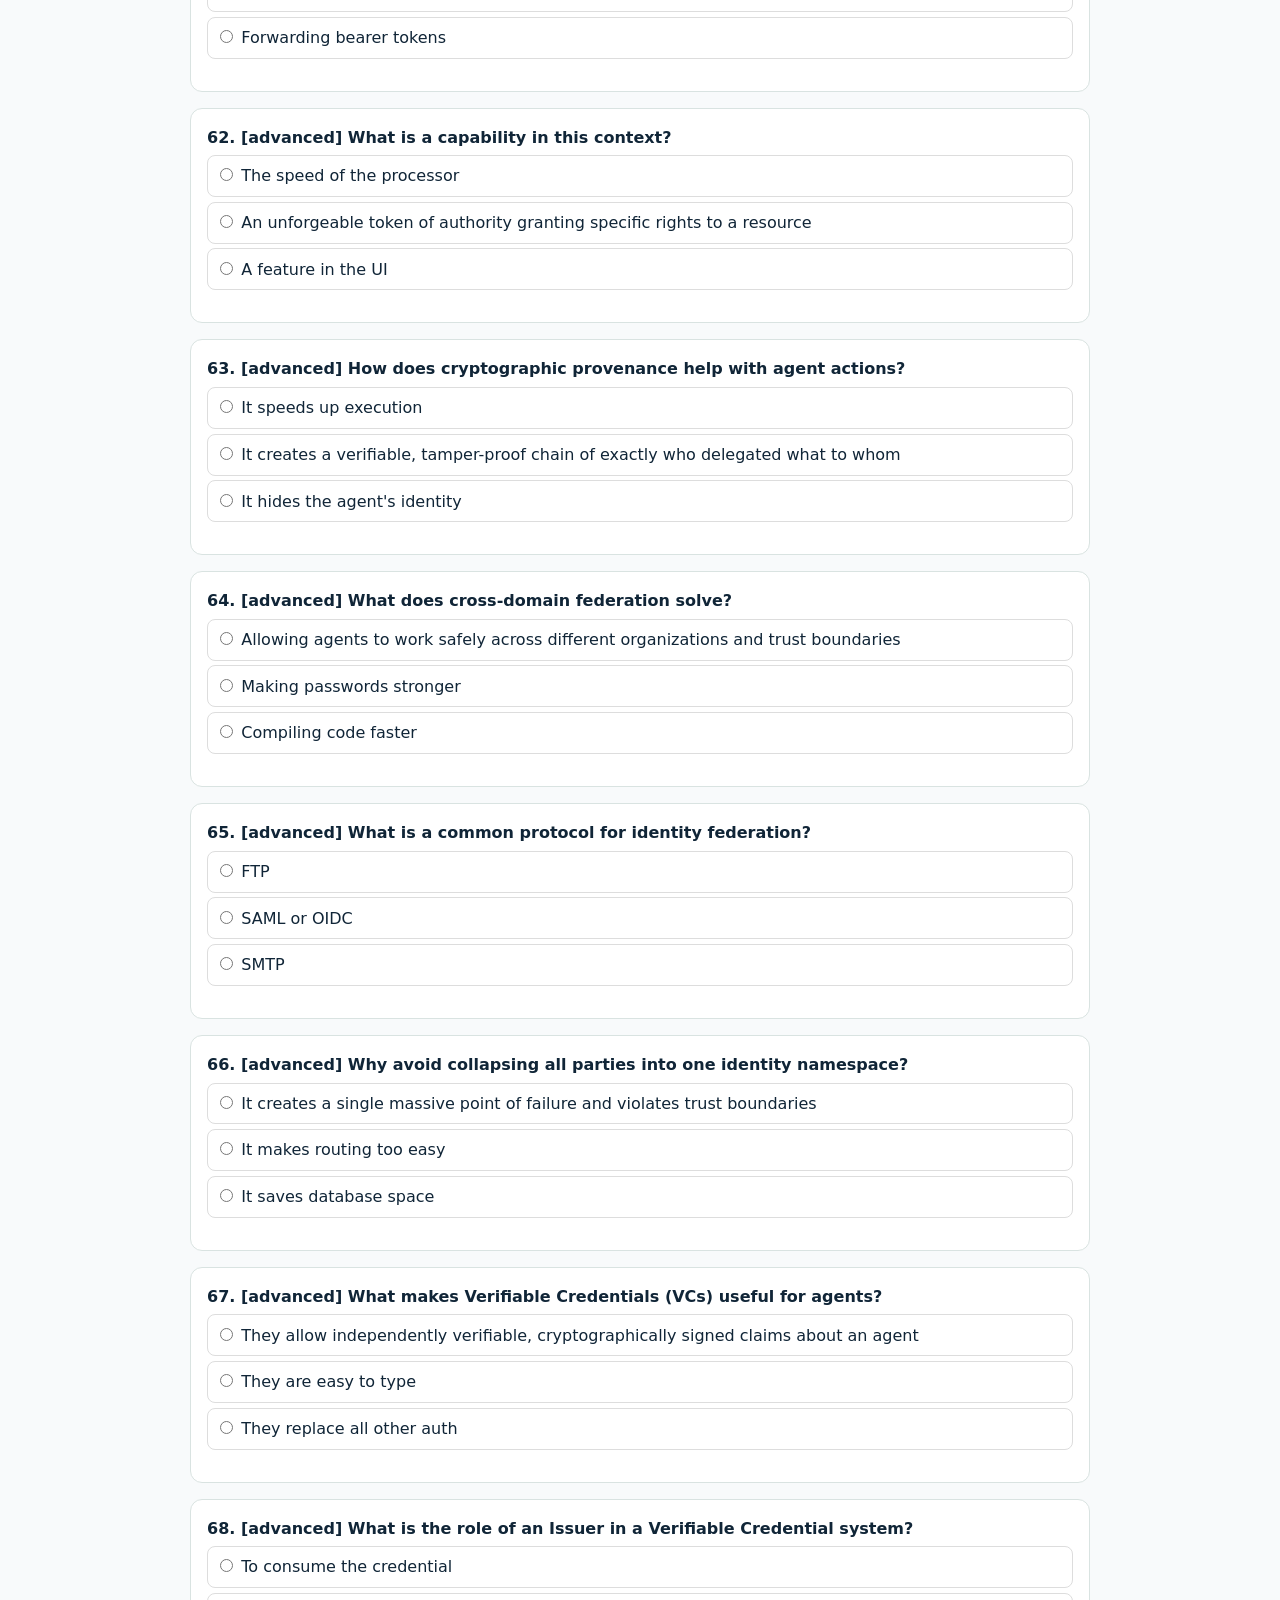
==== commit 9f2b0a89: "feat: complete curriculum setup, uv packaging, and ci/cd" ====
--- a/quiz/index.html
+++ b/quiz/index.html
@@ -1 +1 @@
-<!doctype html><html lang="en"><head><meta charset="utf-8"><meta name="viewport" content="width=device-width,initial-scale=1"><title>Agent Identity Knowledge Check</title><style>body{font:16px/1.6 system-ui;margin:auto;max-width:900px;padding:2rem 1rem;background:#f8fafb;color:#102537}header{border-bottom:1px solid #ddd}header img,footer img{width:42px;height:42px;object-fit:contain}.q{background:#fff;border:1px solid #d9e3e1;border-radius:12px;padding:1rem;margin:1rem 0}.q label{display:block;border:1px solid #ddd;padding:.45rem;margin:.3rem 0;border-radius:8px}button{background:#102537;color:#fff;border:0;border-radius:8px;padding:.7rem 1rem;cursor:pointer}.result{color:#b95a20;font-weight:700}a{color:#b95a20}</style></head><body><header><a href="../"><img src="../assets/one-plus-i.png" alt="One+i"></a><h1>Agent identity knowledge check</h1><p>Answer, grade, and review explanations.</p></header><main id="quiz"></main><button id="grade">Grade my answers</button> <button onclick="location.reload()">Reset</button><p id="result" class="result"></p><footer><img src="../assets/one-plus-i-light.png" alt="One+i"> Learning with One+i · <a href="https://oneplusi.io">oneplusi.io</a></footer><script src="questions.js"></script><script>quiz.innerHTML=QUESTIONS.map((q,i)=>`<section class="q"><strong>${i+1}. [${q.level}] ${q.text}</strong>${q.options.map((o,j)=>`<label><input type="radio" name="q${i}" value="${j}"> ${o}</label>`).join('')}<p id="e${i}"></p></section>`).join('');grade.onclick=()=>{let s=0;QUESTIONS.forEach((q,i)=>{let v=document.querySelector(`input[name=q${i}]:checked`);let e=document.querySelector('#e'+i);if(v&&+v.value===q.answer){s++;e.textContent='Correct — '+q.explanation}else e.textContent='Review — '+q.explanation});result.textContent=`Score: ${s}/${QUESTIONS.length} (${Math.round(s/QUESTIONS.length*100)}%).`}</script></body></html>
+<!doctype html><html lang="en"><head><meta charset="utf-8"><meta name="viewport" content="width=device-width,initial-scale=1"><title>Agent Identity Knowledge Check</title><style>body{font:16px/1.6 system-ui;margin:auto;max-width:900px;padding:2rem 1rem;background:#f8fafb;color:#102537}header{border-bottom:1px solid #ddd}header img,footer img{width:42px;height:42px;object-fit:contain}.q{background:#fff;border:1px solid #d9e3e1;border-radius:12px;padding:1rem;margin:1rem 0}.q label{display:block;border:1px solid #ddd;padding:.45rem;margin:.3rem 0;border-radius:8px}button{background:#102537;color:#fff;border:0;border-radius:8px;padding:.7rem 1rem;cursor:pointer}.result{color:#b95a20;font-weight:700}a{color:#b95a20}footer{background:#102537;color:#fff;padding:1rem;border-radius:8px;margin-top:2rem;text-align:center}</style></head><body><header><a href="../"><img src="../assets/one-plus-i.png" alt="One+i"></a><h1>Agent identity knowledge check</h1><p>Answer, grade, and review explanations.</p></header><main id="quiz"></main><button id="grade">Grade my answers</button> <button onclick="location.reload()">Reset</button><p id="result" class="result"></p><footer><img src="../assets/one-plus-i-light.png" alt="One+i" style="vertical-align:middle;margin-right:10px;"> Learning with One+i · <a href="https://oneplusi.io" style="color:#fff;text-decoration:underline;">oneplusi.io</a></footer><script src="questions.js"></script><script>quiz.innerHTML=QUESTIONS.map((q,i)=>`<section class="q"><strong>${i+1}. [${q.level}] ${q.text}</strong>${q.options.map((o,j)=>`<label><input type="radio" name="q${i}" value="${j}"> ${o}</label>`).join('')}<p id="e${i}"></p></section>`).join('');grade.onclick=()=>{let s=0;QUESTIONS.forEach((q,i)=>{let v=document.querySelector(`input[name=q${i}]:checked`);let e=document.querySelector('#e'+i);if(v&&+v.value===q.answer){s++;e.textContent='Correct — '+q.explanation}else e.innerHTML='Review — <strong>Correct answer:</strong> '+q.options[q.answer]+'<br>'+q.explanation});result.textContent=`Score: ${s}/${QUESTIONS.length} (${Math.round(s/QUESTIONS.length*100)}%).`}</script></body></html>
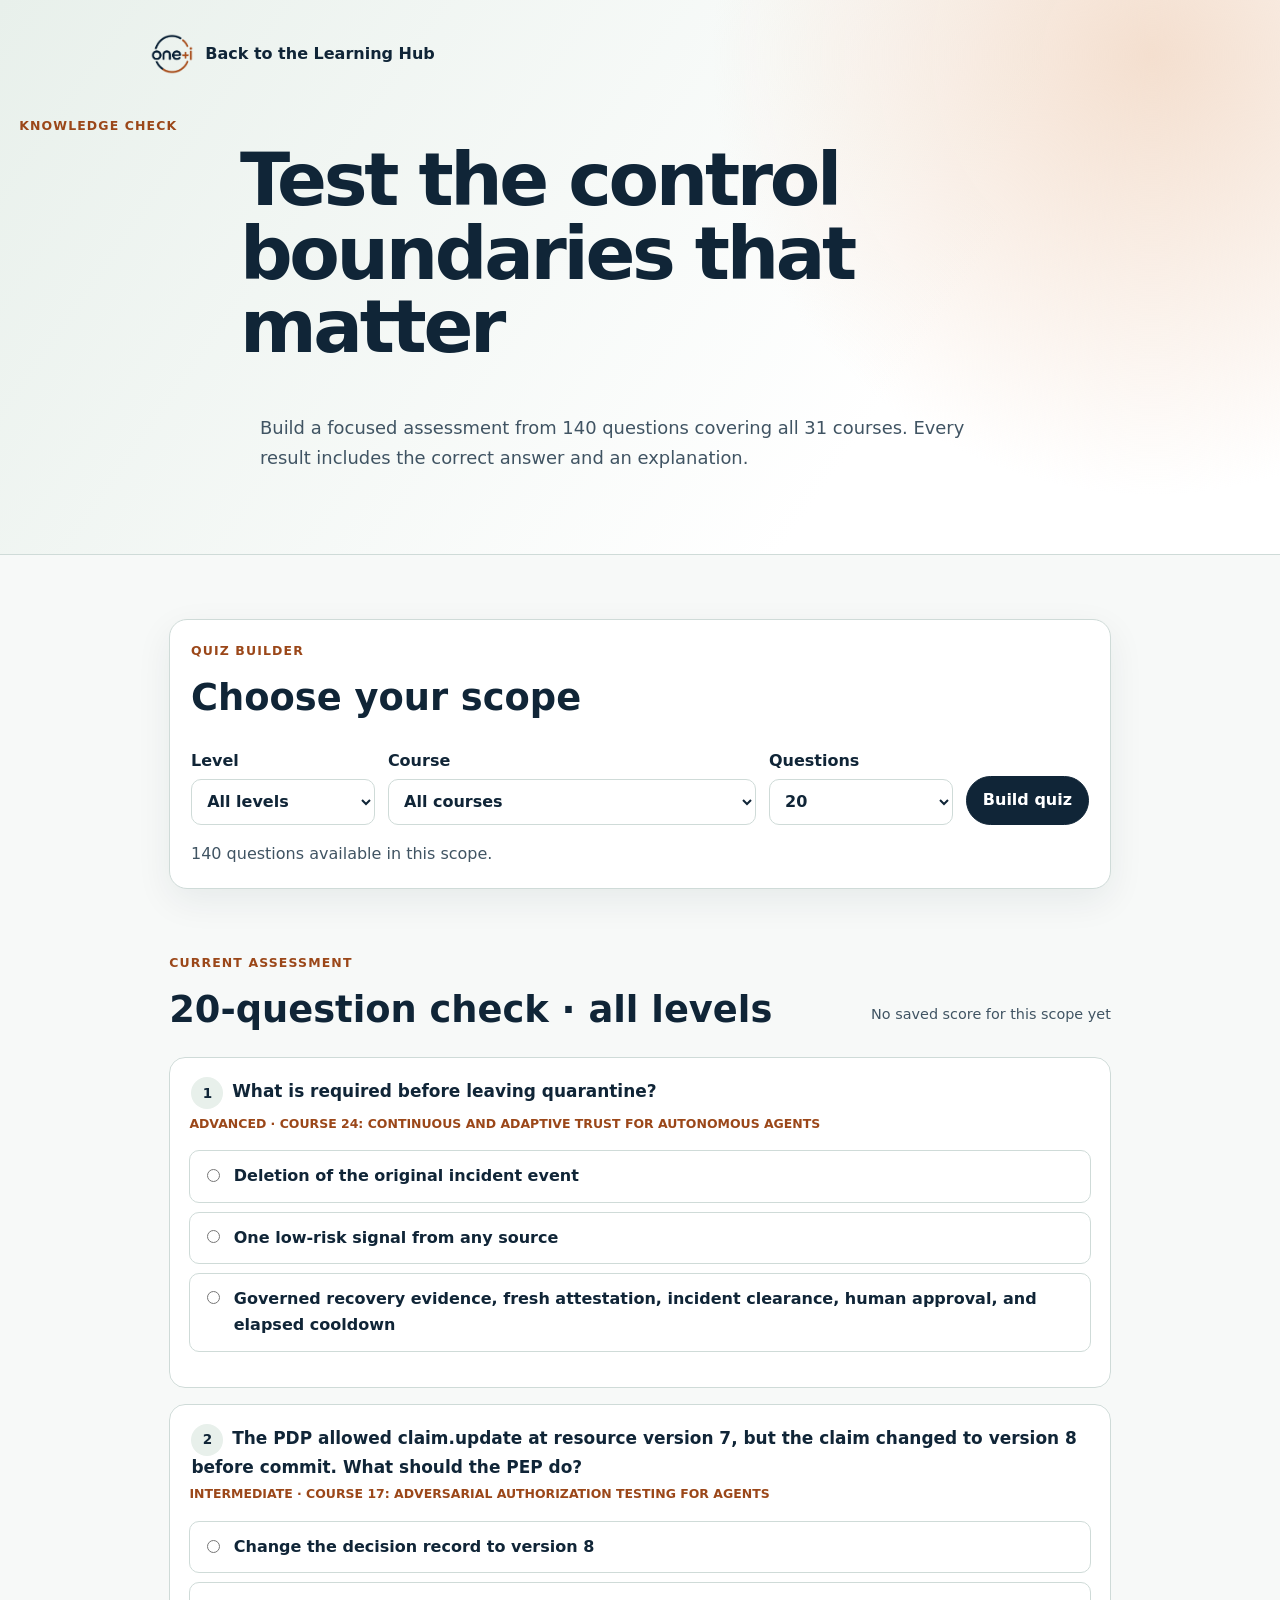
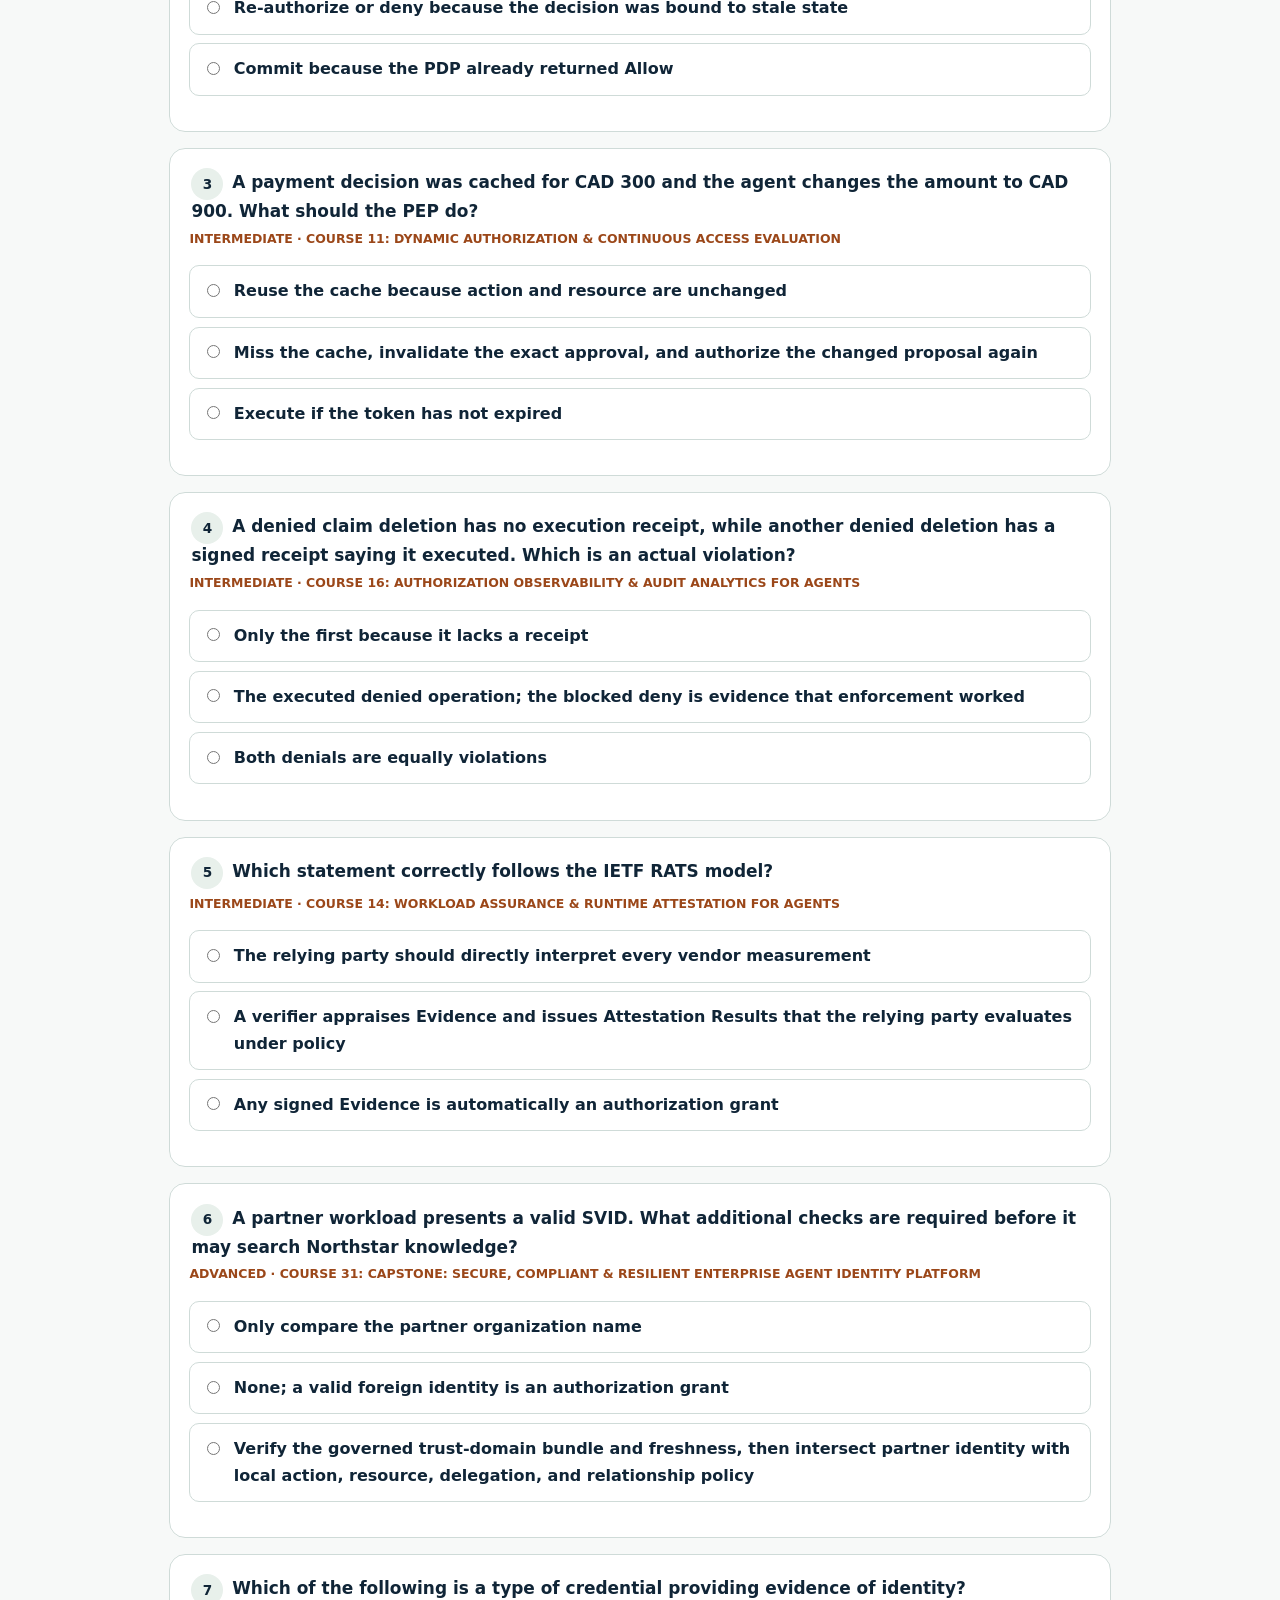
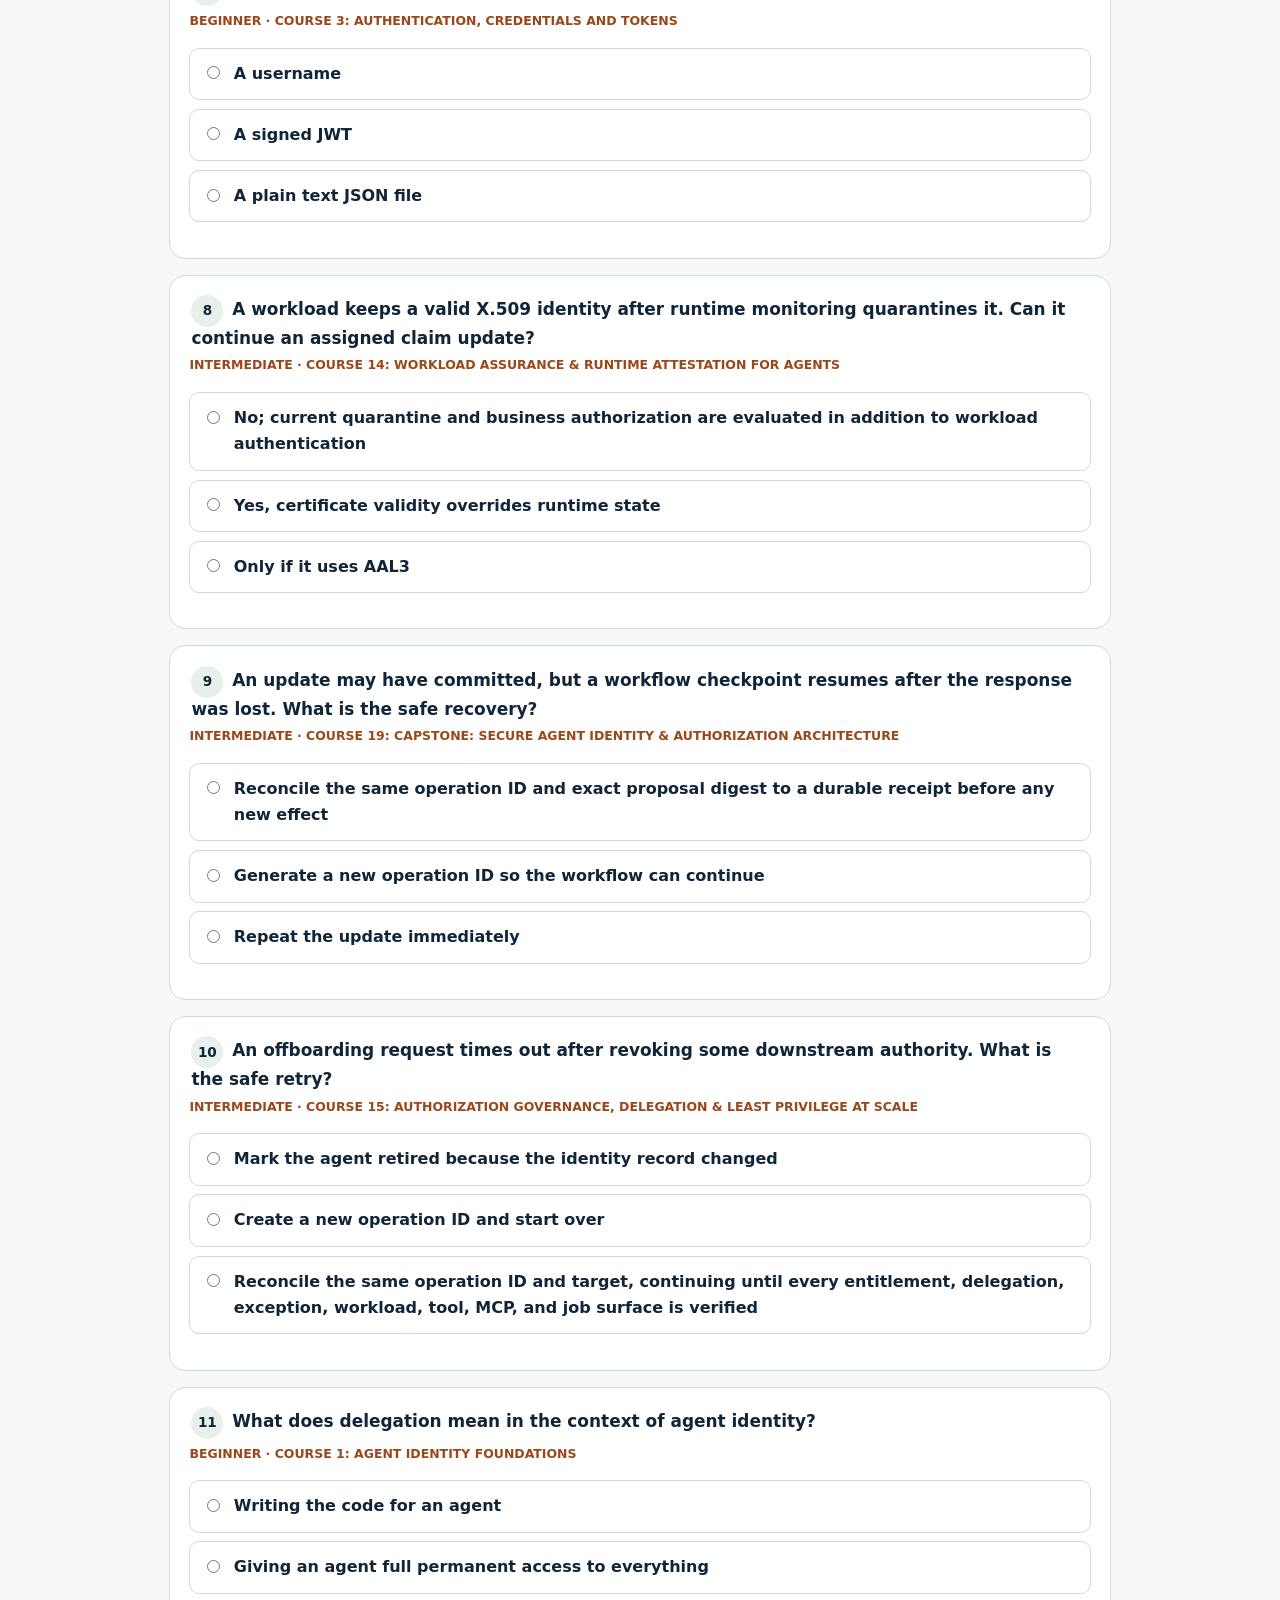
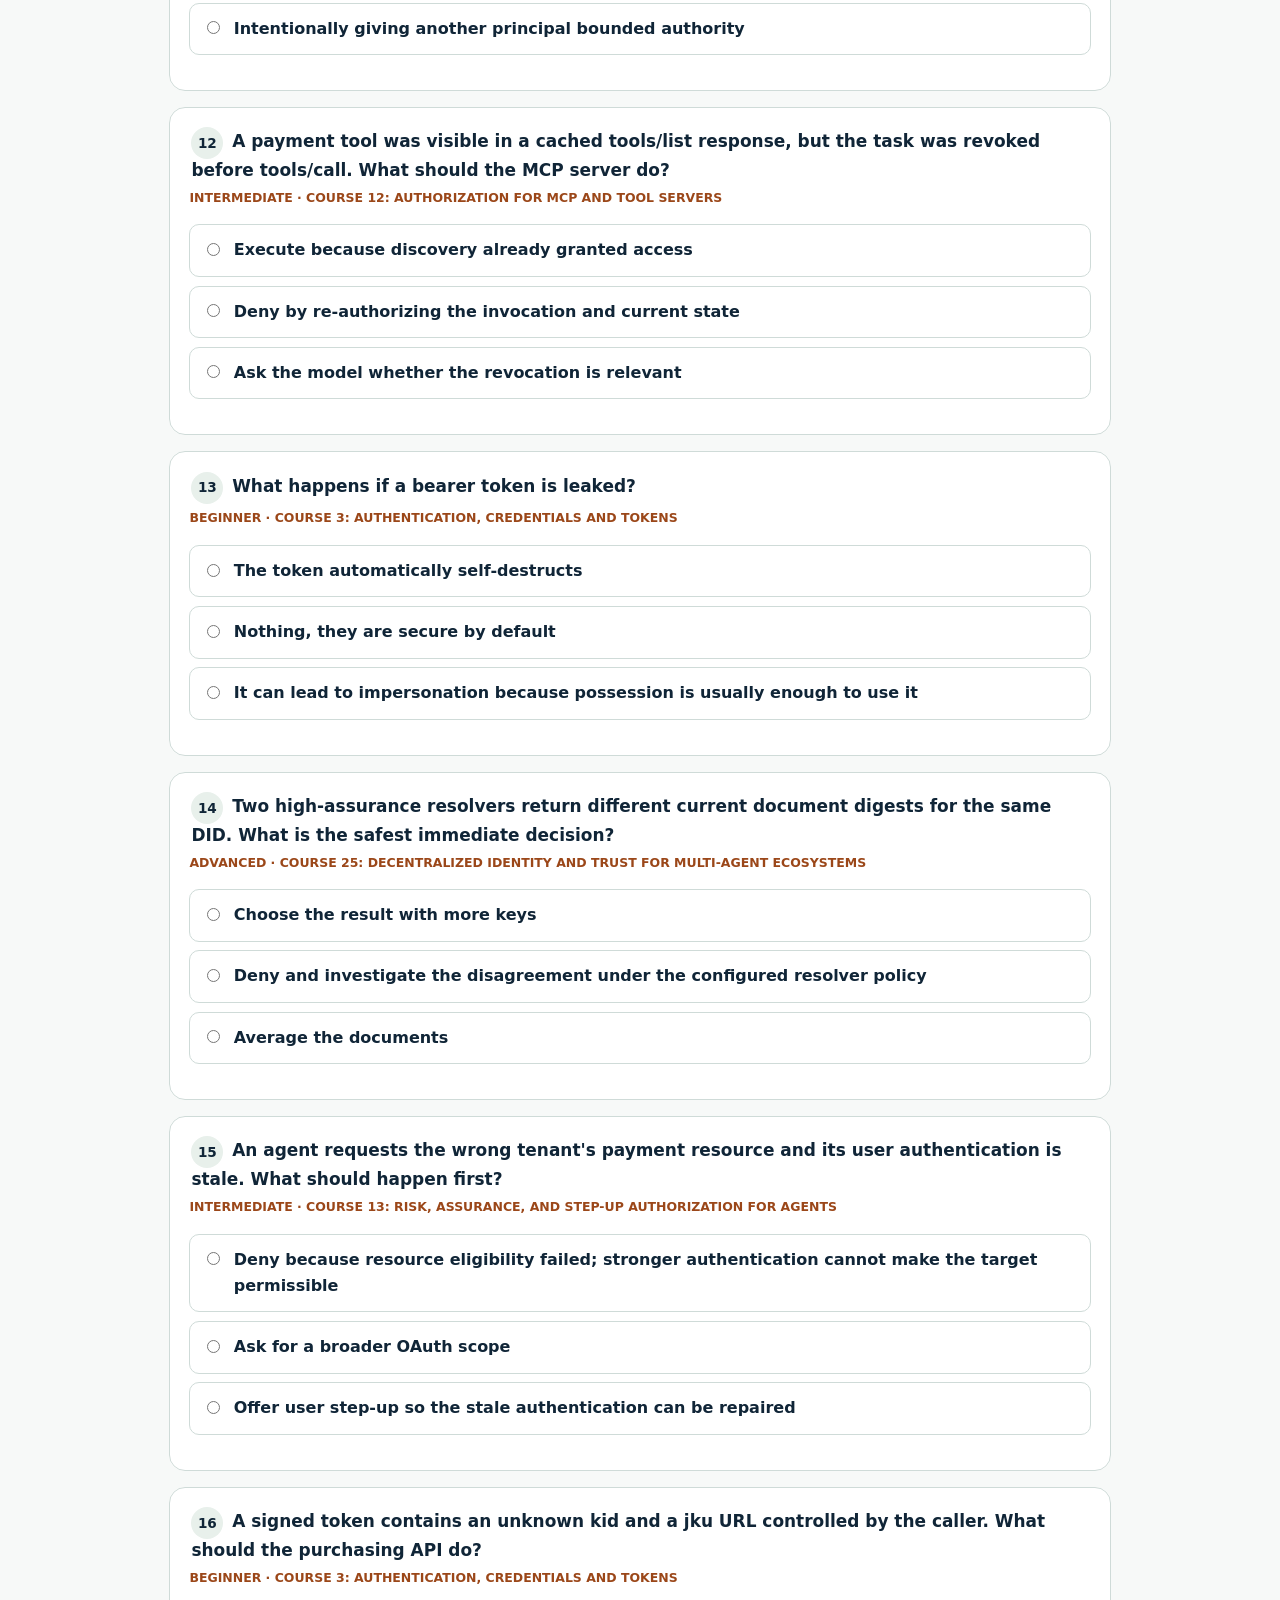
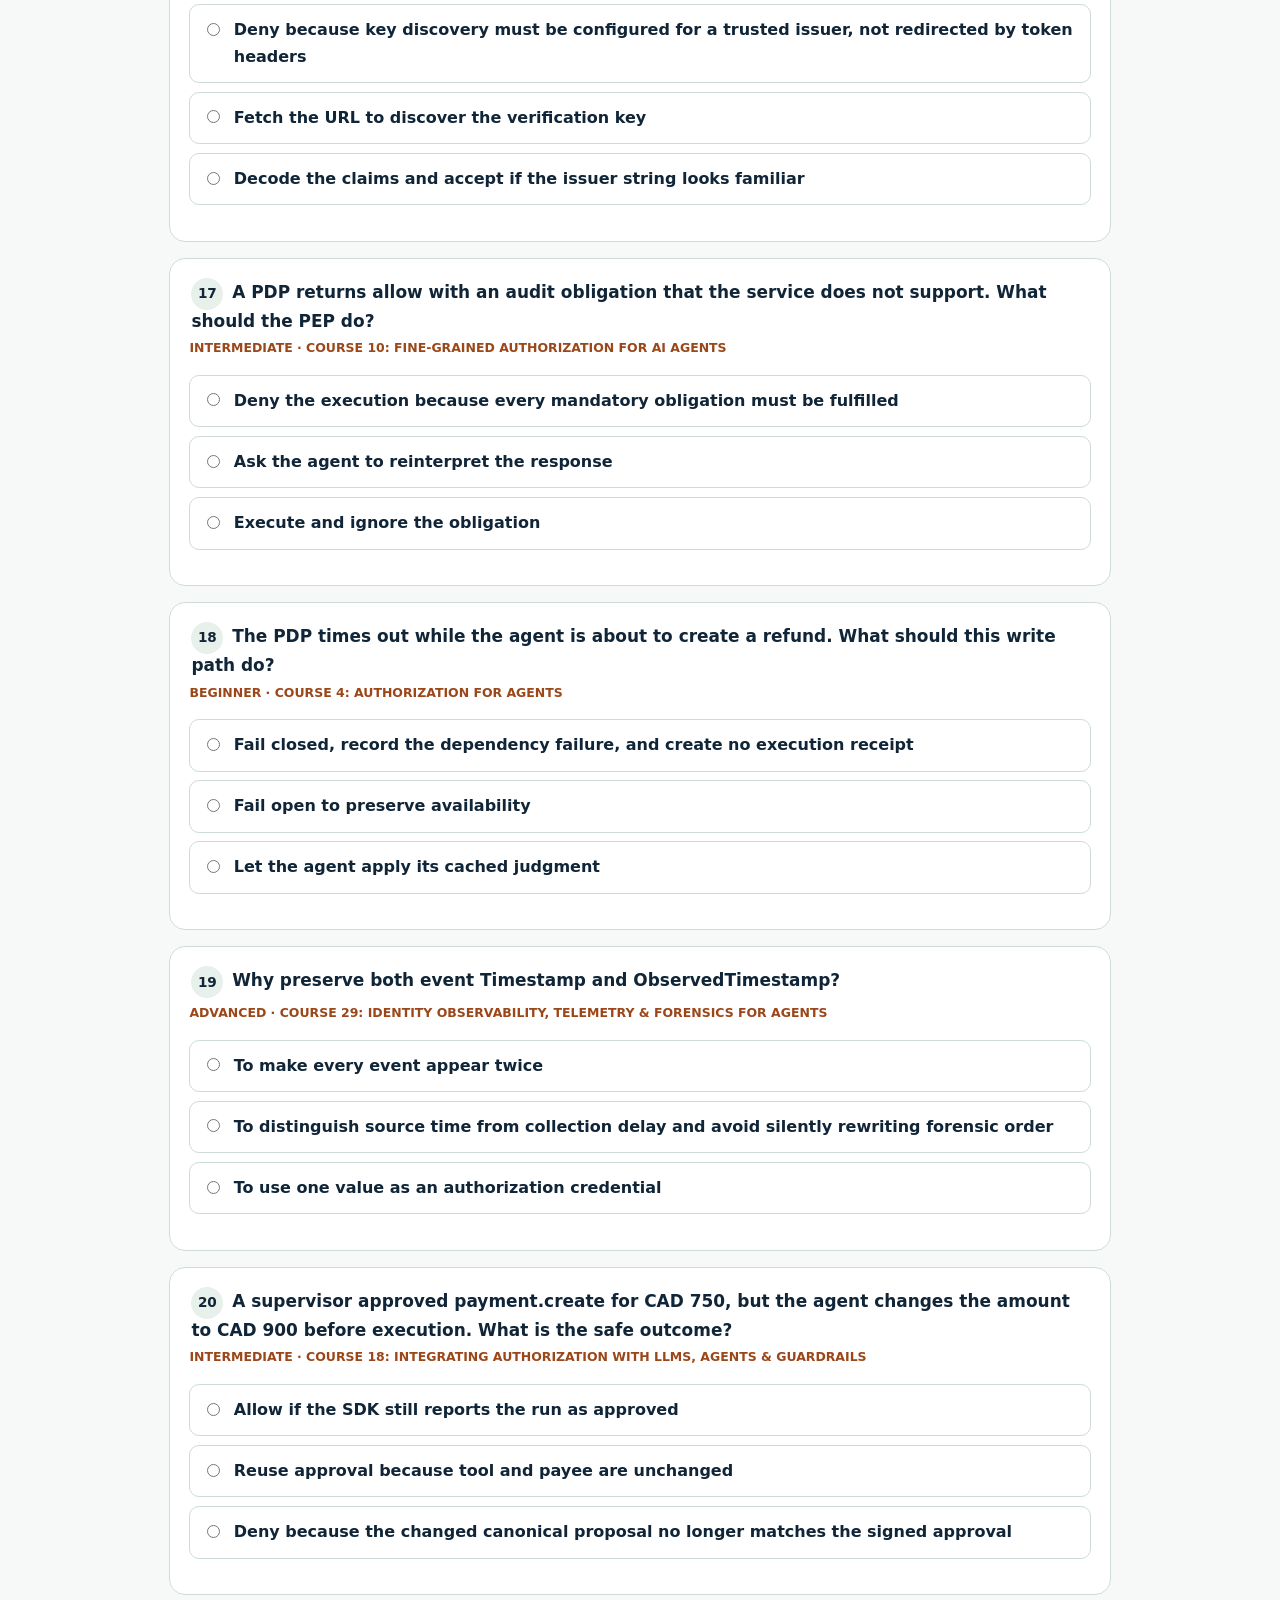
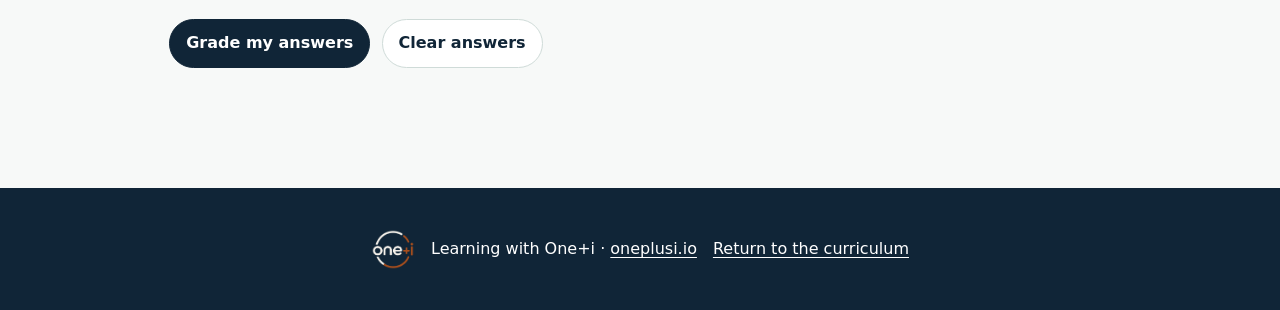
==== commit f3117e4a: "Improve learning hub and quiz experience" ====
--- a/quiz/index.html
+++ b/quiz/index.html
@@ -1 +1,76 @@
-<!doctype html><html lang="en"><head><meta charset="utf-8"><meta name="viewport" content="width=device-width,initial-scale=1"><title>Agent Identity Knowledge Check</title><style>body{font:16px/1.6 system-ui;margin:auto;max-width:900px;padding:2rem 1rem;background:#f8fafb;color:#102537}header{border-bottom:1px solid #ddd}header img,footer img{width:42px;height:42px;object-fit:contain}.q{background:#fff;border:1px solid #d9e3e1;border-radius:12px;padding:1rem;margin:1rem 0}.q label{display:block;border:1px solid #ddd;padding:.45rem;margin:.3rem 0;border-radius:8px}button{background:#102537;color:#fff;border:0;border-radius:8px;padding:.7rem 1rem;cursor:pointer}.result{color:#b95a20;font-weight:700}a{color:#b95a20}footer{background:#102537;color:#fff;padding:1rem;border-radius:8px;margin-top:2rem;text-align:center}</style></head><body><header><a href="../"><img src="../assets/one-plus-i.png" alt="One+i"></a><h1>Agent identity knowledge check</h1><p>Answer, grade, and review explanations.</p></header><main id="quiz"></main><button id="grade">Grade my answers</button> <button onclick="location.reload()">Reset</button><p id="result" class="result"></p><footer><img src="../assets/one-plus-i-light.png" alt="One+i" style="vertical-align:middle;margin-right:10px;"> Learning with One+i · <a href="https://oneplusi.io" style="color:#fff;text-decoration:underline;">oneplusi.io</a></footer><script src="questions.js"></script><script>quiz.innerHTML=QUESTIONS.map((q,i)=>`<section class="q"><strong>${i+1}. [${q.level}] ${q.text}</strong>${q.options.map((o,j)=>`<label><input type="radio" name="q${i}" value="${j}"> ${o}</label>`).join('')}<p id="e${i}"></p></section>`).join('');grade.onclick=()=>{let s=0;QUESTIONS.forEach((q,i)=>{let v=document.querySelector(`input[name=q${i}]:checked`);let e=document.querySelector('#e'+i);if(v&&+v.value===q.answer){s++;e.textContent='Correct — '+q.explanation}else e.innerHTML='Review — <strong>Correct answer:</strong> '+q.options[q.answer]+'<br>'+q.explanation});result.textContent=`Score: ${s}/${QUESTIONS.length} (${Math.round(s/QUESTIONS.length*100)}%).`}</script></body></html>
+<!doctype html>
+<html lang="en">
+  <head>
+    <meta charset="utf-8">
+    <meta name="viewport" content="width=device-width, initial-scale=1">
+    <meta name="description" content="Build a focused knowledge check from 140 source-backed agent identity questions.">
+    <title>Agent Identity Knowledge Check</title>
+    <link rel="stylesheet" href="styles.css">
+  </head>
+  <body>
+    <a class="skip-link" href="#quiz">Skip to questions</a>
+    <header>
+      <a class="brand" href="../">
+        <img src="../assets/one-plus-i.png" alt="One+i">
+        <span>Back to the Learning Hub</span>
+      </a>
+      <p class="eyebrow">Knowledge check</p>
+      <h1>Test the control boundaries that matter</h1>
+      <p>Build a focused assessment from 140 questions covering all 31 courses. Every result includes the correct answer and an explanation.</p>
+    </header>
+
+    <main>
+      <section class="builder" aria-labelledby="builder-title">
+        <div>
+          <p class="eyebrow">Quiz builder</p>
+          <h2 id="builder-title">Choose your scope</h2>
+        </div>
+        <div class="filters">
+          <label>Level
+            <select id="level-filter">
+              <option value="all">All levels</option>
+              <option value="beginner">Beginner</option>
+              <option value="intermediate">Intermediate</option>
+              <option value="advanced">Advanced</option>
+            </select>
+          </label>
+          <label>Course
+            <select id="course-filter"><option value="all">All courses</option></select>
+          </label>
+          <label>Questions
+            <select id="question-count">
+              <option value="10">10</option>
+              <option value="20" selected>20</option>
+              <option value="40">40</option>
+              <option value="all">All available</option>
+            </select>
+          </label>
+          <button id="new-quiz" class="primary" type="button">Build quiz</button>
+        </div>
+        <p id="bank-summary" aria-live="polite"></p>
+      </section>
+
+      <section class="quiz-heading" aria-labelledby="quiz-title">
+        <div>
+          <p class="eyebrow">Current assessment</p>
+          <h2 id="quiz-title">Knowledge check</h2>
+        </div>
+        <p id="best-score"></p>
+      </section>
+      <form id="quiz"></form>
+      <div class="quiz-actions">
+        <button id="grade" class="primary" type="button">Grade my answers</button>
+        <button id="clear-answers" type="button">Clear answers</button>
+      </div>
+      <section id="result" class="result" aria-live="polite" tabindex="-1" hidden></section>
+    </main>
+
+    <footer>
+      <img src="../assets/one-plus-i-light.png" alt="One+i">
+      <p>Learning with One+i · <a href="https://oneplusi.io">oneplusi.io</a></p>
+      <a href="../">Return to the curriculum</a>
+    </footer>
+    <script src="questions.js"></script>
+    <script src="app.js"></script>
+  </body>
+</html>
--- a/quiz/styles.css
+++ b/quiz/styles.css
@@ -0,0 +1,54 @@
+:root { --ink: #102537; --soft: #405463; --accent: #9b4719; --paper: #f7f9f8; --line: #cfdbd8; --white: #fff; --success: #1f6c4b; }
+* { box-sizing: border-box; }
+body { margin: 0; background: var(--paper); color: var(--ink); font: 16px/1.65 Inter, ui-sans-serif, system-ui, sans-serif; }
+button, select { font: inherit; }
+a { color: var(--accent); text-underline-offset: 3px; }
+button:focus-visible, a:focus-visible, select:focus-visible, input:focus-visible { outline: 3px solid #e59a61; outline-offset: 3px; }
+.skip-link { position: fixed; top: -5rem; left: 1rem; z-index: 5; background: var(--white); padding: .7rem 1rem; }
+.skip-link:focus { top: 1rem; }
+header, main { max-width: 980px; margin: auto; padding: 2rem 1.2rem; }
+header { max-width: none; padding-block: 2rem 4rem; background: radial-gradient(circle at 90% 10%, #f4dfcf 0, transparent 35%), linear-gradient(125deg, #e8f0eb, #fff 70%); border-bottom: 1px solid var(--line); }
+header > * { max-width: 980px; margin-left: auto; margin-right: auto; }
+.brand { display: flex; align-items: center; gap: .7rem; color: var(--ink); font-weight: 800; text-decoration: none; }
+.brand img, footer img { width: 44px; height: 44px; object-fit: contain; }
+.eyebrow { margin: 2.5rem 0 .4rem; color: var(--accent); font-size: .78rem; font-weight: 800; letter-spacing: .09em; text-transform: uppercase; }
+h1 { max-width: 800px; margin-top: 0; font-size: clamp(2.4rem, 6vw, 4.6rem); line-height: 1; letter-spacing: -.045em; }
+header > p:last-child { max-width: 760px; margin-left: auto; margin-right: auto; color: var(--soft); font-size: 1.12rem; }
+h2 { margin: 0; font-size: clamp(1.6rem, 4vw, 2.3rem); }
+.builder { margin-top: 2rem; border: 1px solid var(--line); border-radius: 18px; background: var(--white); padding: 1.3rem; box-shadow: 0 12px 36px rgb(16 37 55 / 7%); }
+.builder .eyebrow, .quiz-heading .eyebrow { margin-top: 0; }
+.filters { display: grid; grid-template-columns: 1fr 2fr 1fr auto; align-items: end; gap: .8rem; margin-top: 1.2rem; }
+label { font-weight: 700; }
+select { display: block; width: 100%; min-height: 46px; margin-top: .3rem; border: 1px solid var(--line); border-radius: 10px; background: var(--white); color: var(--ink); padding: .6rem .7rem; }
+button { min-height: 46px; border: 1px solid var(--line); border-radius: 999px; background: var(--white); color: var(--ink); cursor: pointer; padding: .65rem 1rem; font-weight: 800; }
+button:hover { border-color: var(--accent); }
+.primary { border-color: var(--ink); background: var(--ink); color: var(--white); }
+#bank-summary { margin-bottom: 0; color: var(--soft); }
+.quiz-heading { display: flex; justify-content: space-between; align-items: end; gap: 1rem; margin: 4rem 0 1rem; }
+#best-score { color: var(--soft); font-size: .9rem; }
+.question { margin: 1rem 0; border: 1px solid var(--line); border-radius: 16px; background: var(--white); padding: 1.2rem; }
+.question legend { float: left; width: 100%; margin-bottom: .3rem; font-size: 1.06rem; font-weight: 800; line-height: 1.4; }
+.question legend + * { clear: both; }
+.question legend span { display: inline-grid; place-items: center; width: 2rem; height: 2rem; margin-right: .55rem; border-radius: 50%; background: #e8f0eb; font-size: .85rem; }
+.question-meta { margin: .1rem 0 1rem; color: var(--accent); font-size: .78rem; font-weight: 800; text-transform: uppercase; }
+.question label { display: flex; align-items: flex-start; gap: .65rem; margin: .55rem 0; border: 1px solid var(--line); border-radius: 10px; padding: .75rem; cursor: pointer; }
+.question label:has(input:checked) { border-color: var(--accent); background: #fff8f2; }
+.question input { margin-top: .35rem; accent-color: var(--accent); }
+.question label.correct-option { border-color: var(--success); background: #f0faf5; }
+.question label.incorrect-option { border-color: var(--accent); background: #fff1e8; }
+.explanation { margin: 1rem 0 0; border-left: 4px solid transparent; padding-left: .8rem; }
+.explanation.correct { border-color: var(--success); color: var(--success); }
+.explanation.review { border-color: var(--accent); color: #78340f; }
+.quiz-actions { display: flex; flex-wrap: wrap; gap: .7rem; margin: 1.5rem 0; }
+.result { border-radius: 18px; background: var(--ink); color: var(--white); padding: 1.4rem; }
+.result .score { margin: 0; color: #f3bb8d; font-size: 2rem; font-weight: 900; }
+.result h2 { margin-top: .2rem; }
+.result li { margin: .3rem 0; }
+footer { display: flex; flex-wrap: wrap; align-items: center; justify-content: center; gap: 1rem; margin-top: 4rem; background: var(--ink); color: var(--white); padding: 2rem 1.2rem; text-align: center; }
+footer a { color: var(--white); }
+
+@media (max-width: 760px) {
+  .filters { grid-template-columns: 1fr; }
+  .quiz-heading { align-items: start; flex-direction: column; }
+}
+@media (prefers-reduced-motion: reduce) { *, *::before, *::after { scroll-behavior: auto !important; transition: none !important; } }
